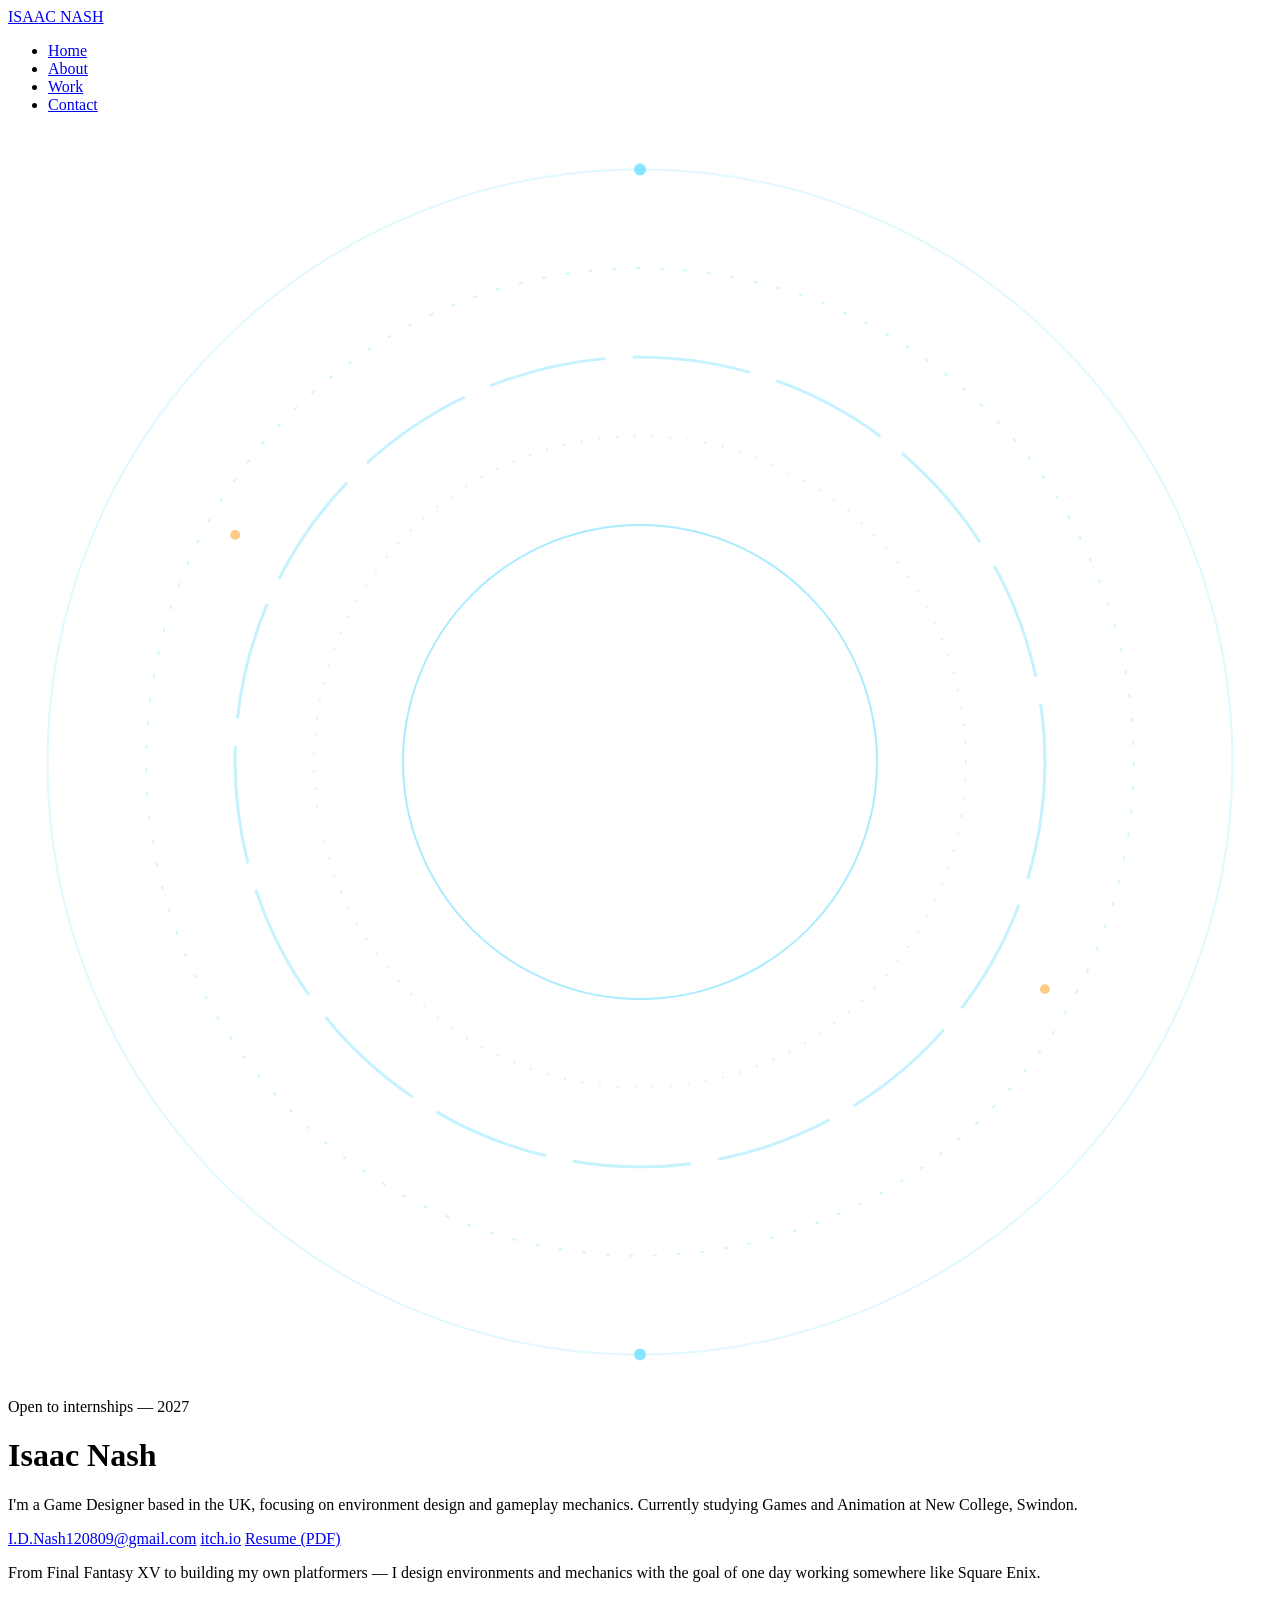
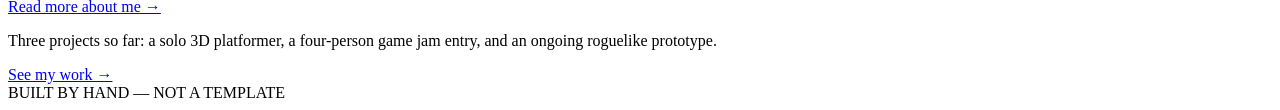
==== index.html @ 648d567c "Update index.html with new content structure Removed outdated instructions and added new sections fo" ====
<!DOCTYPE html>
<html lang="en">
<head>
<meta charset="UTF-8">
<meta name="viewport" content="width=device-width, initial-scale=1.0">
<title>Isaac Nash — Game Designer</title>
<link rel="preconnect" href="https://fonts.googleapis.com">
<link rel="preconnect" href="https://fonts.gstatic.com" crossorigin>
<link href="https://fonts.googleapis.com/css2?family=Space+Grotesk:wght@500;600;700&family=IBM+Plex+Sans:wght@400;500;600&family=IBM+Plex+Mono:wght@400;500&display=swap" rel="stylesheet">
<link rel="stylesheet" href="style.css">

<!--
  THIS IS NOW A MULTI-PAGE SITE
  ==============================
  4 files work together: index.html (this one), about.html, work.html,
  contact.html — all sharing style.css for consistent look.
  Keep all of them, plus style.css, in the SAME FOLDER when uploading.

  ADD YOUR PROFILE PHOTO
  ------------------------
  Below, find this line:
    <div class="avatar" style="--photo:url('');"></div>
  Put your photo's filename between the quotes (e.g. profile.jpg),
  then upload that image file into the same folder as this page.
  A square-ish photo works best since it gets cropped into a circle.
-->
</head>

<body>

<nav>
  <div class="sheet">
    <a class="nav-name" href="index.html">ISAAC NASH</a>
    <ul>
      <li><a href="index.html" class="active">Home</a></li>
      <li><a href="about.html">About</a></li>
      <li><a href="work.html">Work</a></li>
      <li><a href="contact.html">Contact</a></li>
    </ul>
  </div>
</nav>

<div class="sheet hero">
  <svg class="hero-rings" viewBox="0 0 640 640" xmlns="http://www.w3.org/2000/svg" aria-hidden="true">
    <circle cx="320" cy="320" r="300" fill="none" stroke="#57d9ff" stroke-opacity="0.18" stroke-width="1"/>
    <circle cx="320" cy="320" r="250" fill="none" stroke="#57d9ff" stroke-opacity="0.28" stroke-width="1" stroke-dasharray="2 10"/>
    <circle cx="320" cy="320" r="205" fill="none" stroke="#57d9ff" stroke-opacity="0.35" stroke-width="1.5" stroke-dasharray="60 14"/>
    <circle cx="320" cy="320" r="165" fill="none" stroke="#ffb454" stroke-opacity="0.3" stroke-width="1" stroke-dasharray="1 8"/>
    <circle cx="320" cy="320" r="120" fill="none" stroke="#57d9ff" stroke-opacity="0.5" stroke-width="1"/>
    <circle cx="320" cy="20" r="3" fill="#57d9ff" fill-opacity="0.7"/>
    <circle cx="320" cy="620" r="3" fill="#57d9ff" fill-opacity="0.7"/>
    <circle cx="115" cy="205" r="2.5" fill="#ffb454" fill-opacity="0.7"/>
    <circle cx="525" cy="435" r="2.5" fill="#ffb454" fill-opacity="0.7"/>
  </svg>

  <div class="hero-content">
    <div class="avatar" style="--photo:url('');"></div>
    <span class="status"><span class="dot"></span>Open to internships — 2027</span>
    <h1>Isaac Nash</h1>
    <p class="role">I'm a Game Designer based in the UK, focusing on environment design and gameplay mechanics. Currently studying Games and Animation at New College, Swindon.</p>
    <div class="hero-links">
      <a href="mailto:I.D.Nash120809@gmail.com">I.D.Nash120809@gmail.com</a>
      <a href="https://doctor-videogames.itch.io/" target="_blank" rel="noopener">itch.io</a>
      <a href="resume.pdf" target="_blank" rel="noopener">Resume (PDF)</a>
    </div>
  </div>
</div>

<section>
  <div class="sheet home-teaser">
    <p>From Final Fantasy XV to building my own platformers — I design environments and mechanics with the goal of one day working somewhere like Square Enix.</p>
    <a class="see-more" href="about.html">Read more about me →</a>
  </div>
</section>

<section>
  <div class="sheet home-teaser">
    <p>Three projects so far: a solo 3D platformer, a four-person game jam entry, and an ongoing roguelike prototype.</p>
    <a class="see-more" href="work.html">See my work →</a>
  </div>
</section>

<footer>
  BUILT BY HAND — NOT A TEMPLATE
</footer>

</body>
</html>
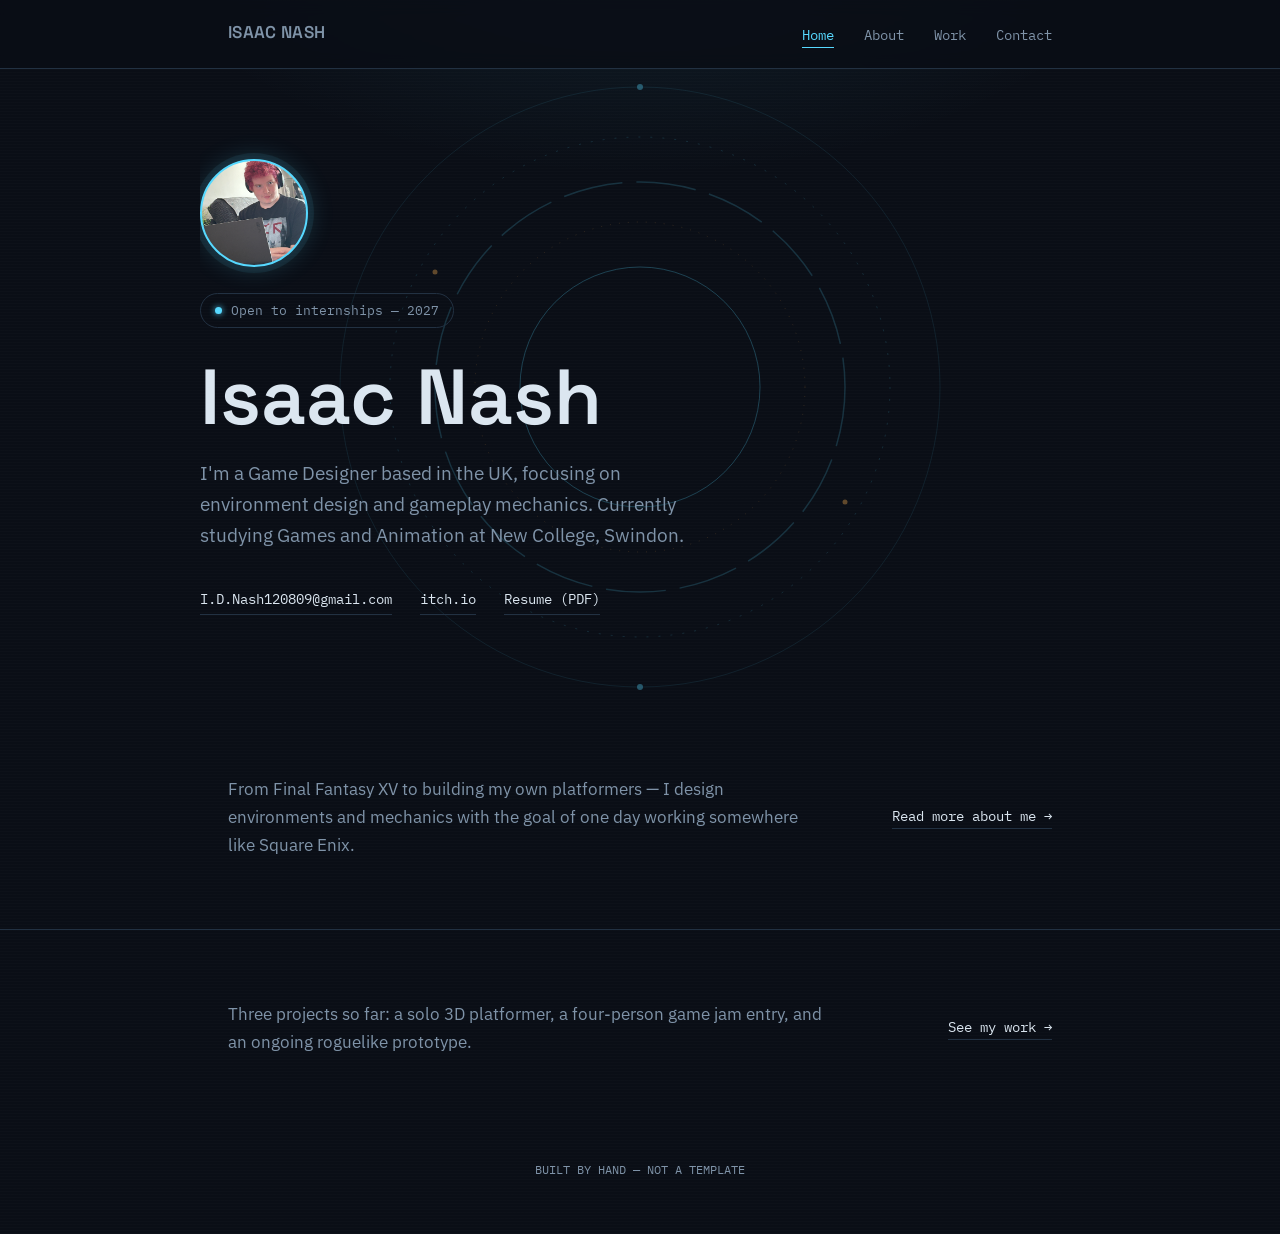
==== commit 6d45e0ab: "Update avatar image in index.html" ====
--- a/index.html
+++ b/index.html
@@ -54,7 +54,7 @@
   </svg>
 
   <div class="hero-content">
-    <div class="avatar" style="--photo:url('');"></div>
+    <div class="avatar" style="--photo:url('Me.JPEG');"></div>
     <span class="status"><span class="dot"></span>Open to internships — 2027</span>
     <h1>Isaac Nash</h1>
     <p class="role">I'm a Game Designer based in the UK, focusing on environment design and gameplay mechanics. Currently studying Games and Animation at New College, Swindon.</p>
--- a/style.css
+++ b/style.css
@@ -0,0 +1,221 @@
+/*
+  SHARED STYLESHEET
+  ==================
+  Every page (index.html, about.html, work.html, contact.html) links to
+  this one file, so changing a color or font here updates the whole site.
+  Keep this file in the SAME FOLDER as all your .html files.
+*/
+
+:root {
+  --bg: #0a0e16;
+  --bg-panel: #10161f;
+  --ink: #dbe6f0;
+  --ink-soft: #7f93a8;
+  --line: #223142;
+  --cyan: #57d9ff;
+  --amber: #ffb454;
+  --violet: #b98cff;
+  --font-display: 'Space Grotesk', sans-serif;
+  --font-body: 'IBM Plex Sans', sans-serif;
+  --font-mono: 'IBM Plex Mono', monospace;
+}
+
+@media (prefers-reduced-motion: reduce) {
+  * { animation: none !important; transition: none !important; }
+}
+
+* { box-sizing: border-box; }
+html { scroll-behavior: smooth; }
+
+body {
+  margin: 0;
+  background:
+    radial-gradient(ellipse 900px 500px at 50% -10%, rgba(87,217,255,0.10), transparent 60%),
+    repeating-linear-gradient(180deg, rgba(255,255,255,0.012) 0px, rgba(255,255,255,0.012) 1px, transparent 1px, transparent 3px),
+    var(--bg);
+  color: var(--ink);
+  font-family: var(--font-body);
+  font-size: 17px;
+  line-height: 1.65;
+  min-height: 100vh;
+}
+
+a { color: inherit; }
+::selection { background: var(--cyan); color: var(--bg); }
+
+.sheet { max-width: 880px; margin: 0 auto; padding: 0 28px; }
+
+section, .page-section { padding: 70px 0; border-bottom: 1px solid var(--line); }
+section:last-of-type, .page-section:last-of-type { border-bottom: none; }
+
+/* ---------- section header: schematic divider ---------- */
+.section-head { display: flex; align-items: center; gap: 14px; margin-bottom: 40px; }
+.section-head .node {
+  width: 9px; height: 9px; border-radius: 50%;
+  background: var(--cyan); box-shadow: 0 0 8px rgba(87,217,255,0.8);
+  flex: 0 0 auto;
+}
+.section-head .rule { height: 1px; width: 32px; background: var(--line); flex: 0 0 auto; }
+.section-head h1, .section-head h2 {
+  font-family: var(--font-display); font-weight: 600;
+  font-size: clamp(24px, 3.4vw, 32px); margin: 0; letter-spacing: 0.01em;
+}
+
+/* ---------- bracket frame ---------- */
+.frame { position: relative; }
+.frame::before, .frame::after, .frame .corner-tr, .frame .corner-bl {
+  content: ""; position: absolute; width: 14px; height: 14px;
+  border-color: var(--cyan); opacity: 0.55; transition: opacity 0.2s ease; z-index: 2;
+}
+.frame::before { top: -1px; left: -1px; border-top: 2px solid; border-left: 2px solid; }
+.frame::after { bottom: -1px; right: -1px; border-bottom: 2px solid; border-right: 2px solid; }
+.frame .corner-tr { top: -1px; right: -1px; border-top: 2px solid; border-right: 2px solid; }
+.frame .corner-bl { bottom: -1px; left: -1px; border-bottom: 2px solid; border-left: 2px solid; }
+.frame:hover::before, .frame:hover::after, .frame:hover .corner-tr, .frame:hover .corner-bl { opacity: 1; }
+
+/* ---------- nav ---------- */
+nav {
+  position: sticky; top: 0; z-index: 10;
+  background: rgba(10,14,22,0.85);
+  backdrop-filter: blur(8px);
+  border-bottom: 1px solid var(--line);
+}
+nav .sheet { display: flex; align-items: center; justify-content: space-between; padding: 18px 28px; }
+nav .nav-name { font-family: var(--font-display); font-weight: 600; font-size: 17px; text-decoration: none; letter-spacing: 0.02em; }
+nav ul { list-style: none; display: flex; gap: 30px; margin: 0; padding: 0; }
+nav a { text-decoration: none; font-size: 14px; color: var(--ink-soft); font-family: var(--font-mono); padding-bottom: 3px; border-bottom: 1px solid transparent; }
+nav a:hover, nav a:focus-visible { color: var(--cyan); }
+nav a.active { color: var(--cyan); border-bottom-color: var(--cyan); }
+
+/* ---------- page header (used on About / Work / Contact) ---------- */
+.page-header { padding: 64px 0 20px 0; }
+.page-header .eyebrow { font-family: var(--font-mono); font-size: 12.5px; color: var(--ink-soft); margin: 0 0 10px 0; }
+.page-header h1 { font-family: var(--font-display); font-weight: 600; font-size: clamp(34px, 6vw, 52px); margin: 0; }
+
+/* ---------- hero (home page) ---------- */
+.hero { position: relative; padding: 90px 0 90px 0; overflow: hidden; }
+.hero-rings {
+  position: absolute; top: 50%; left: 50%; width: 640px; height: 640px;
+  transform: translate(-50%, -50%); z-index: 0; opacity: 0.5; pointer-events: none;
+}
+.hero-content { position: relative; z-index: 1; }
+
+/* circular avatar with same fallback-pattern trick as project media */
+.avatar {
+  width: 108px; height: 108px; border-radius: 50%;
+  background-size: cover; background-position: center; background-repeat: no-repeat;
+  background-color: var(--bg-panel);
+  background-image:
+    var(--photo, none),
+    repeating-linear-gradient(45deg, rgba(87,217,255,0.06) 0px, rgba(87,217,255,0.06) 1px, transparent 1px, transparent 10px),
+    radial-gradient(ellipse at 50% 40%, rgba(87,217,255,0.14), transparent 70%);
+  border: 2px solid var(--cyan);
+  box-shadow: 0 0 0 6px rgba(87,217,255,0.08), 0 0 26px rgba(87,217,255,0.22);
+  margin-bottom: 26px;
+}
+
+.status {
+  display: inline-flex; align-items: center; gap: 9px;
+  font-family: var(--font-mono); font-size: 12.5px; color: var(--ink-soft);
+  border: 1px solid var(--line); padding: 6px 14px; border-radius: 999px; margin-bottom: 30px;
+}
+.status .dot {
+  width: 7px; height: 7px; border-radius: 50%; background: var(--cyan);
+  box-shadow: 0 0 6px rgba(87,217,255,0.9); animation: pulse 2.2s ease-in-out infinite;
+}
+@keyframes pulse { 0%, 100% { opacity: 1; } 50% { opacity: 0.35; } }
+
+.hero h1 { font-family: var(--font-display); font-weight: 600; font-size: clamp(46px, 8vw, 78px); line-height: 1.0; margin: 0 0 22px 0; }
+.hero p.role { font-size: 19px; color: var(--ink-soft); max-width: 48ch; margin: 0 0 36px 0; }
+.hero-links, .link-row { display: flex; flex-wrap: wrap; gap: 10px 28px; }
+.hero-links a, .link-row a {
+  text-decoration: none; font-family: var(--font-mono); font-size: 14px;
+  padding-bottom: 3px; border-bottom: 1px solid var(--line);
+}
+.hero-links a:hover, .hero-links a:focus-visible, .link-row a:hover, .link-row a:focus-visible {
+  color: var(--cyan); border-bottom-color: var(--cyan);
+}
+
+.home-teaser { display: flex; align-items: center; justify-content: space-between; gap: 20px; flex-wrap: wrap; }
+.home-teaser p { max-width: 60ch; color: var(--ink-soft); margin: 0; }
+.home-teaser a.see-more {
+  font-family: var(--font-mono); font-size: 13.5px; white-space: nowrap;
+  text-decoration: none; border-bottom: 1px solid var(--line);
+}
+.home-teaser a.see-more:hover { color: var(--cyan); border-bottom-color: var(--cyan); }
+
+/* ---------- about ---------- */
+.about-grid { display: grid; grid-template-columns: 1.4fr 1fr; gap: 48px; }
+.about-grid p { margin: 0 0 16px 0; max-width: 58ch; color: var(--ink); }
+.facts { list-style: none; margin: 0; padding: 0; font-size: 14px; }
+.facts li { display: flex; justify-content: space-between; gap: 12px; padding: 11px 0; border-bottom: 1px solid var(--line); font-family: var(--font-mono); }
+.facts li span:first-child { color: var(--ink-soft); }
+.facts li span:last-child { color: var(--ink); }
+
+/* ---------- projects ---------- */
+.project { background: var(--bg-panel); border: 1px solid var(--line); margin-bottom: 36px; overflow: hidden; }
+.project-media {
+  position: relative; width: 100%; aspect-ratio: 16 / 9;
+  background-size: cover; background-position: center; background-repeat: no-repeat;
+  background-color: var(--bg-panel);
+  background-image:
+    var(--shot, none),
+    repeating-linear-gradient(45deg, rgba(87,217,255,0.05) 0px, rgba(87,217,255,0.05) 1px, transparent 1px, transparent 14px),
+    radial-gradient(ellipse at 50% 40%, rgba(87,217,255,0.10), transparent 70%);
+  border-bottom: 1px solid var(--line);
+}
+.stamp {
+  position: absolute; top: 14px; right: 14px;
+  font-family: var(--font-mono); font-weight: 500; font-size: 11px; letter-spacing: 0.05em;
+  padding: 5px 11px; background: rgba(10,14,22,0.72); backdrop-filter: blur(4px);
+  border: 1px solid currentColor; display: inline-flex; align-items: center; gap: 6px;
+}
+.stamp::before { content: ""; width: 6px; height: 6px; border-radius: 50%; background: currentColor; }
+.stamp--shipped { color: var(--cyan); }
+.stamp--jam { color: var(--amber); }
+.stamp--prototype { color: var(--violet); }
+
+.project-body { padding: 28px 32px 30px 32px; }
+.project h3 { font-family: var(--font-display); font-weight: 600; font-size: 25px; margin: 0 0 6px 0; }
+.project .meta { font-family: var(--font-mono); font-size: 12.5px; color: var(--ink-soft); margin: 0 0 18px 0; }
+.project p.desc { margin: 0 0 18px 0; max-width: 62ch; color: var(--ink); }
+.project ul.highlights { margin: 0 0 22px 0; padding-left: 20px; color: var(--ink); }
+.project ul.highlights li { margin-bottom: 7px; }
+.project-link {
+  display: inline-block; text-decoration: none; font-family: var(--font-mono); font-size: 13.5px;
+  padding-bottom: 3px; border-bottom: 1px solid var(--line);
+}
+.project-link:hover, .project-link:focus-visible { color: var(--cyan); border-bottom-color: var(--cyan); }
+
+/* ---------- skills ---------- */
+.skills-grid { display: grid; grid-template-columns: repeat(3, 1fr); gap: 32px; }
+.skills-grid h4 { font-family: var(--font-mono); font-weight: 500; font-size: 12.5px; letter-spacing: 0.04em; color: var(--ink-soft); margin: 0 0 16px 0; }
+.skills-grid ul { list-style: none; margin: 0; padding: 0; }
+.skills-grid li { padding: 7px 0; border-bottom: 1px solid var(--line); font-size: 15px; }
+
+/* ---------- contact ---------- */
+.contact p.lead { font-size: 19px; max-width: 50ch; margin: 0 0 32px 0; color: var(--ink-soft); }
+.contact-links { display: flex; flex-wrap: wrap; gap: 10px 30px; }
+.contact-links a {
+  text-decoration: none; font-family: var(--font-mono); font-size: 15px;
+  padding-bottom: 3px; border-bottom: 1px solid var(--line);
+}
+.contact-links a:hover, .contact-links a:focus-visible { color: var(--cyan); border-bottom-color: var(--cyan); }
+
+footer { text-align: center; font-family: var(--font-mono); font-size: 12px; color: var(--ink-soft); padding: 34px 0 54px 0; }
+
+/* ---------- responsive ---------- */
+@media (max-width: 720px) {
+  nav ul { gap: 18px; }
+  .about-grid { grid-template-columns: 1fr; }
+  .skills-grid { grid-template-columns: 1fr 1fr; }
+  section, .page-section { padding: 54px 0; }
+  .project-body { padding: 24px 22px; }
+  .hero-rings { width: 460px; height: 460px; }
+  .home-teaser { flex-direction: column; align-items: flex-start; }
+}
+@media (max-width: 480px) {
+  .skills-grid { grid-template-columns: 1fr; }
+}
+
+a:focus-visible, button:focus-visible { outline: 2px solid var(--cyan); outline-offset: 3px; }
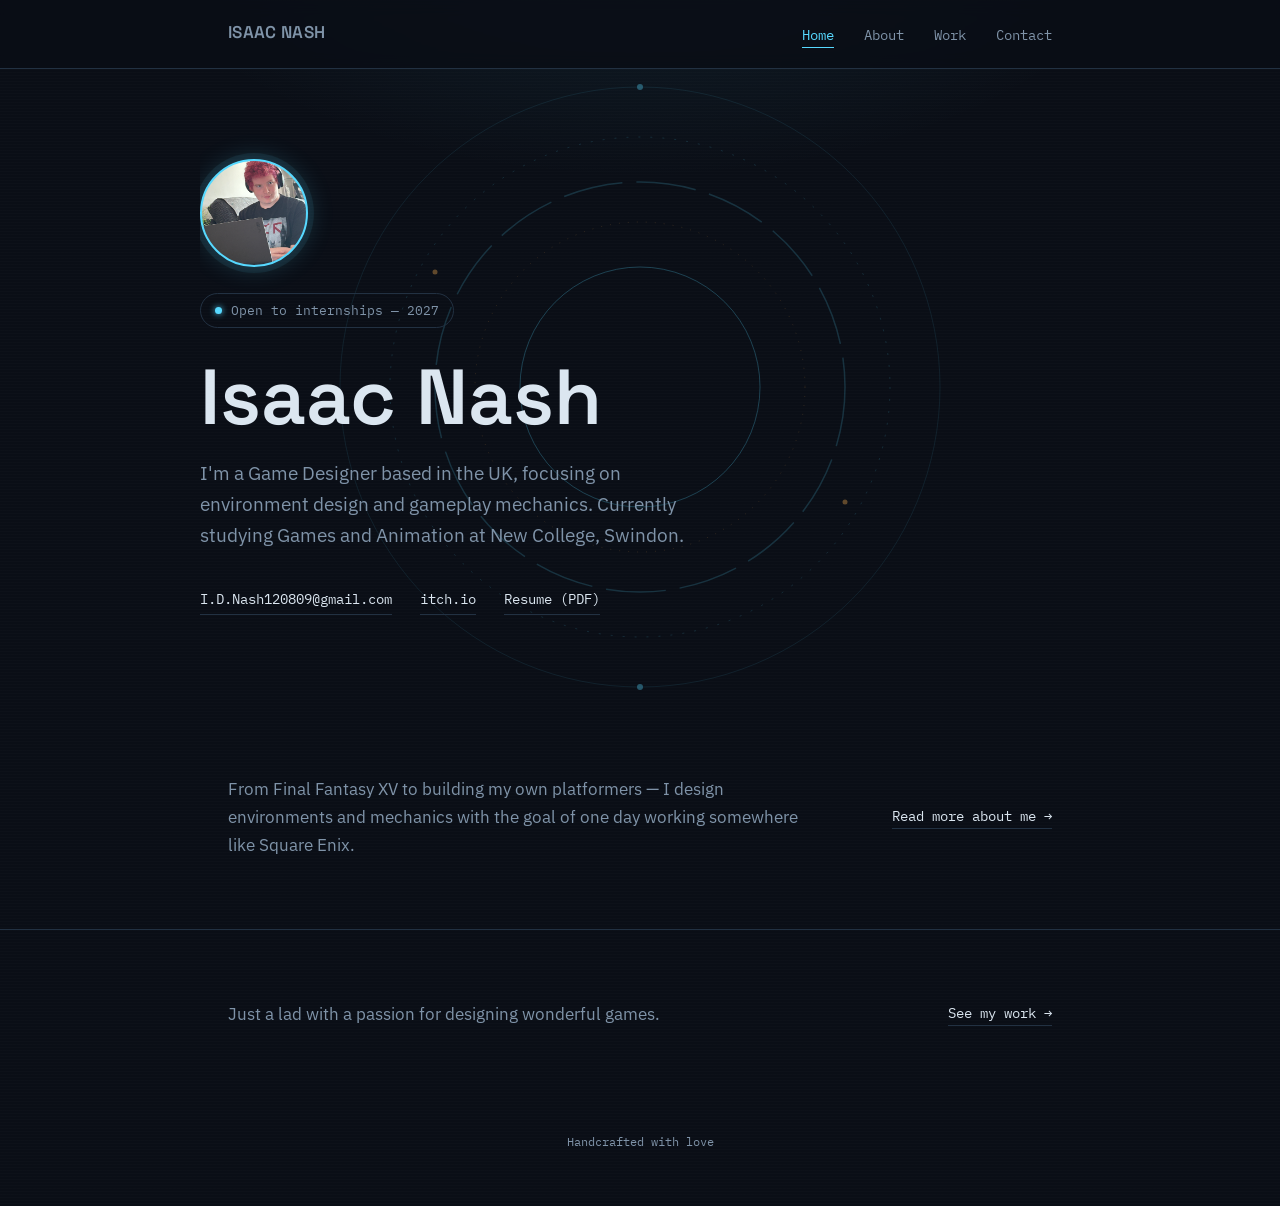
==== commit 1bcc63dd: "Update project description and footer text" ====
--- a/index.html
+++ b/index.html
@@ -75,13 +75,13 @@
 
 <section>
   <div class="sheet home-teaser">
-    <p>Three projects so far: a solo 3D platformer, a four-person game jam entry, and an ongoing roguelike prototype.</p>
+    <p>Just a lad with a passion for designing wonderful games.</p>
     <a class="see-more" href="work.html">See my work →</a>
   </div>
 </section>
 
 <footer>
-  BUILT BY HAND — NOT A TEMPLATE
+Handcrafted with love
 </footer>
 
 </body>
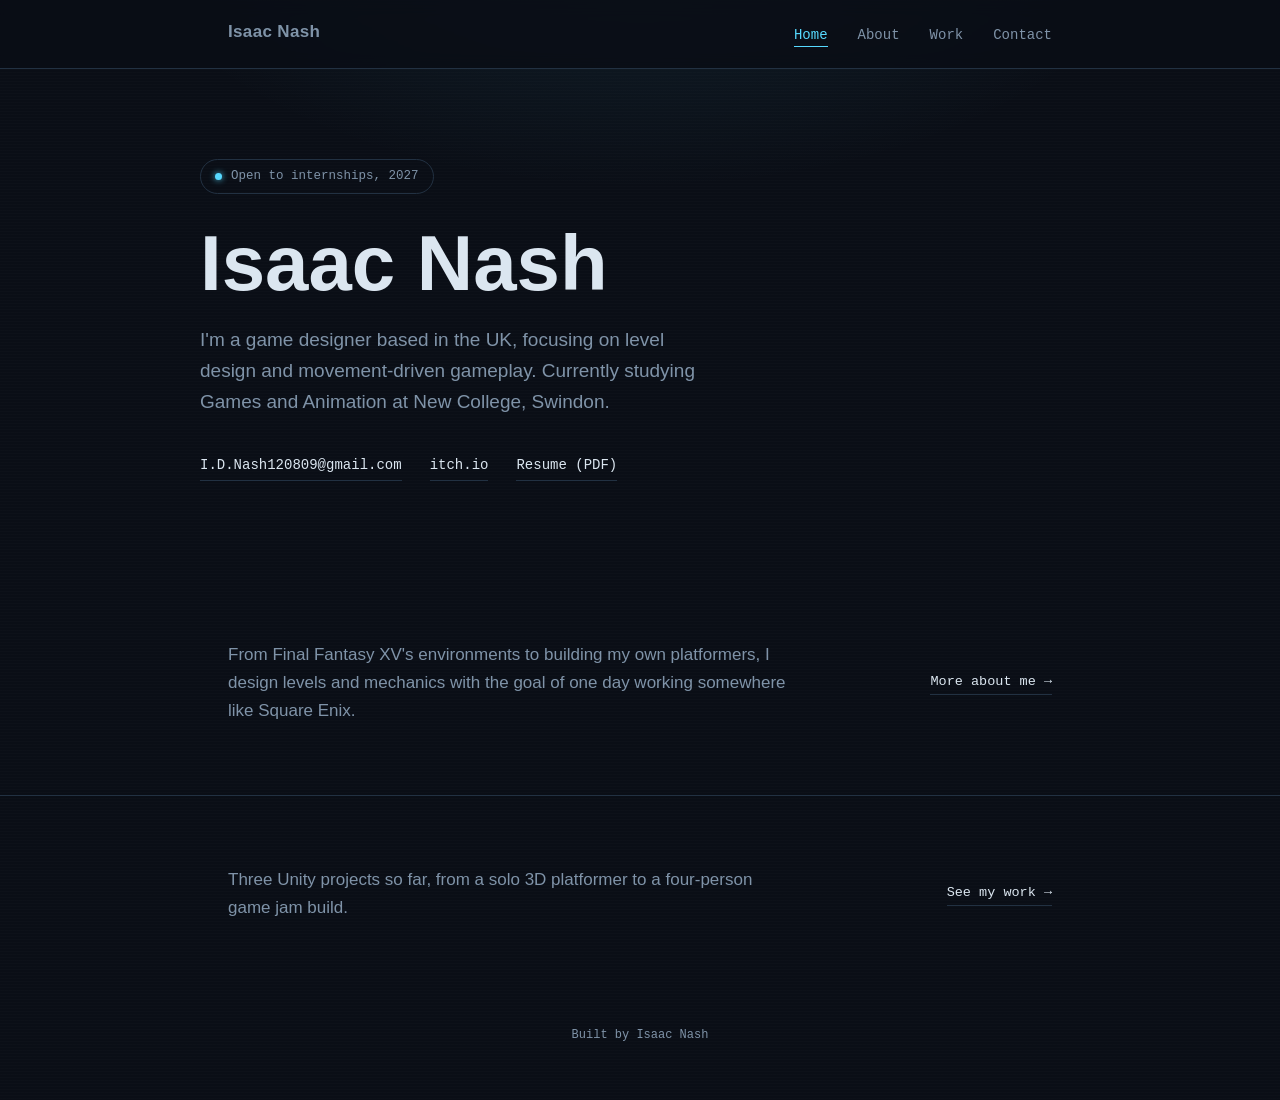
==== commit 7dd0b4ed: "Revise content and structure in index.html Updated personal information and improved text clarity." ====
--- a/index.html
+++ b/index.html
@@ -6,23 +6,17 @@
 <title>Isaac Nash — Game Designer</title>
 <link rel="preconnect" href="https://fonts.googleapis.com">
 <link rel="preconnect" href="https://fonts.gstatic.com" crossorigin>
-<link href="https://fonts.googleapis.com/css2?family=Space+Grotesk:wght@500;600;700&family=IBM+Plex+Sans:wght@400;500;600&family=IBM+Plex+Mono:wght@400;500&display=swap" rel="stylesheet">
+<link href="https://fonts.googleapis.com/css2?family=Fraunces:ital,opsz,wght@0,9..144,400;0,9..144,500;0,9..144,600;1,9..144,400;1,9..144,500&family=Inter:wght@400;500;600&display=swap" rel="stylesheet">
 <link rel="stylesheet" href="style.css">
 
 <!--
-  THIS IS NOW A MULTI-PAGE SITE
-  ==============================
-  4 files work together: index.html (this one), about.html, work.html,
-  contact.html — all sharing style.css for consistent look.
-  Keep all of them, plus style.css, in the SAME FOLDER when uploading.
-
   ADD YOUR PROFILE PHOTO
   ------------------------
   Below, find this line:
-    <div class="avatar" style="--photo:url('');"></div>
-  Put your photo's filename between the quotes (e.g. profile.jpg),
+    <div class="hero-photo" style="--photo:url('');"></div>
+  Put your photo's filename between the quotes (e.g. Me.JPEG),
   then upload that image file into the same folder as this page.
-  A square-ish photo works best since it gets cropped into a circle.
+  A portrait-ish photo works best — it's cropped to a 4:5 box.
 -->
 </head>
 
@@ -30,7 +24,7 @@
 
 <nav>
   <div class="sheet">
-    <a class="nav-name" href="index.html">ISAAC NASH</a>
+    <a class="nav-name" href="index.html">Isaac Nash</a>
     <ul>
       <li><a href="index.html" class="active">Home</a></li>
       <li><a href="about.html">About</a></li>
@@ -41,47 +35,37 @@
 </nav>
 
 <div class="sheet hero">
-  <svg class="hero-rings" viewBox="0 0 640 640" xmlns="http://www.w3.org/2000/svg" aria-hidden="true">
-    <circle cx="320" cy="320" r="300" fill="none" stroke="#57d9ff" stroke-opacity="0.18" stroke-width="1"/>
-    <circle cx="320" cy="320" r="250" fill="none" stroke="#57d9ff" stroke-opacity="0.28" stroke-width="1" stroke-dasharray="2 10"/>
-    <circle cx="320" cy="320" r="205" fill="none" stroke="#57d9ff" stroke-opacity="0.35" stroke-width="1.5" stroke-dasharray="60 14"/>
-    <circle cx="320" cy="320" r="165" fill="none" stroke="#ffb454" stroke-opacity="0.3" stroke-width="1" stroke-dasharray="1 8"/>
-    <circle cx="320" cy="320" r="120" fill="none" stroke="#57d9ff" stroke-opacity="0.5" stroke-width="1"/>
-    <circle cx="320" cy="20" r="3" fill="#57d9ff" fill-opacity="0.7"/>
-    <circle cx="320" cy="620" r="3" fill="#57d9ff" fill-opacity="0.7"/>
-    <circle cx="115" cy="205" r="2.5" fill="#ffb454" fill-opacity="0.7"/>
-    <circle cx="525" cy="435" r="2.5" fill="#ffb454" fill-opacity="0.7"/>
-  </svg>
-
-  <div class="hero-content">
-    <div class="avatar" style="--photo:url('Me.JPEG');"></div>
-    <span class="status"><span class="dot"></span>Open to internships — 2027</span>
-    <h1>Isaac Nash</h1>
-    <p class="role">I'm a Game Designer based in the UK, focusing on environment design and gameplay mechanics. Currently studying Games and Animation at New College, Swindon.</p>
-    <div class="hero-links">
-      <a href="mailto:I.D.Nash120809@gmail.com">I.D.Nash120809@gmail.com</a>
-      <a href="https://doctor-videogames.itch.io/" target="_blank" rel="noopener">itch.io</a>
-      <a href="resume.pdf" target="_blank" rel="noopener">Resume (PDF)</a>
+  <div class="hero-grid">
+    <div class="hero-text">
+      <span class="status"><span class="dot"></span>Open to internships, 2027</span>
+      <h1>Isaac Nash</h1>
+      <p class="role">I'm a game designer based in the UK, focusing on level design and movement-driven gameplay. Currently studying Games and Animation at New College, Swindon.</p>
+      <div class="hero-links">
+        <a href="mailto:I.D.Nash120809@gmail.com">I.D.Nash120809@gmail.com</a>
+        <a href="https://doctor-videogames.itch.io/" target="_blank" rel="noopener">itch.io</a>
+        <a href="resume.pdf" target="_blank" rel="noopener">Resume (PDF)</a>
+      </div>
     </div>
+    <div class="hero-photo" style="--photo:url('Me.JPEG');"></div>
   </div>
 </div>
 
 <section>
   <div class="sheet home-teaser">
-    <p>From Final Fantasy XV to building my own platformers — I design environments and mechanics with the goal of one day working somewhere like Square Enix.</p>
-    <a class="see-more" href="about.html">Read more about me →</a>
+    <p>From Final Fantasy XV's environments to building my own platformers, I design levels and mechanics with the goal of one day working somewhere like Square Enix.</p>
+    <a class="see-more" href="about.html">More about me →</a>
   </div>
 </section>
 
 <section>
   <div class="sheet home-teaser">
-    <p>Just a lad with a passion for designing wonderful games.</p>
+    <p>Three Unity projects so far, from a solo 3D platformer to a four-person game jam build.</p>
     <a class="see-more" href="work.html">See my work →</a>
   </div>
 </section>
 
 <footer>
-Handcrafted with love
+  Built by Isaac Nash
 </footer>
 
 </body>
--- a/style.css
+++ b/style.css
@@ -181,11 +181,67 @@
 .project p.desc { margin: 0 0 18px 0; max-width: 62ch; color: var(--ink); }
 .project ul.highlights { margin: 0 0 22px 0; padding-left: 20px; color: var(--ink); }
 .project ul.highlights li { margin-bottom: 7px; }
+.project-links { display: flex; flex-wrap: wrap; gap: 10px 26px; }
 .project-link {
   display: inline-block; text-decoration: none; font-family: var(--font-mono); font-size: 13.5px;
   padding-bottom: 3px; border-bottom: 1px solid var(--line);
 }
 .project-link:hover, .project-link:focus-visible { color: var(--cyan); border-bottom-color: var(--cyan); }
+
+/* ---------- case study pages ---------- */
+.back-link {
+  display: inline-block; font-family: var(--font-mono); font-size: 13.5px;
+  text-decoration: none; color: var(--ink-soft); margin-bottom: 18px;
+}
+.back-link:hover, .back-link:focus-visible { color: var(--cyan); }
+
+.case-banner {
+  position: relative; width: 100%; aspect-ratio: 21 / 9;
+  background-size: cover; background-position: center; background-repeat: no-repeat;
+  background-color: var(--bg-panel);
+  background-image:
+    var(--shot, none),
+    repeating-linear-gradient(45deg, rgba(87,217,255,0.05) 0px, rgba(87,217,255,0.05) 1px, transparent 1px, transparent 14px),
+    radial-gradient(ellipse at 50% 40%, rgba(87,217,255,0.10), transparent 70%);
+  border: 1px solid var(--line);
+  margin-bottom: 46px;
+}
+.case-banner .stamp { position: absolute; top: 16px; right: 16px; }
+
+.case-meta {
+  font-family: var(--font-mono); font-size: 13px; color: var(--ink-soft);
+  margin: 0 0 8px 0;
+}
+
+.case-body { max-width: 68ch; }
+.case-body p { margin: 0 0 18px 0; color: var(--ink); }
+.case-body .case-section { margin-bottom: 48px; }
+.case-body .case-section:last-child { margin-bottom: 0; }
+
+.gallery-grid {
+  display: grid;
+  grid-template-columns: repeat(auto-fit, minmax(240px, 1fr));
+  gap: 18px;
+  margin-top: 8px;
+}
+.gallery-shot {
+  aspect-ratio: 4 / 3;
+  background-size: cover; background-position: center; background-repeat: no-repeat;
+  background-color: var(--bg-panel);
+  background-image:
+    var(--shot, none),
+    repeating-linear-gradient(45deg, rgba(87,217,255,0.05) 0px, rgba(87,217,255,0.05) 1px, transparent 1px, transparent 14px),
+    radial-gradient(ellipse at 50% 40%, rgba(87,217,255,0.10), transparent 70%);
+  border: 1px solid var(--line);
+}
+
+.case-nav {
+  display: flex; justify-content: space-between; align-items: center;
+  margin-top: 56px; padding-top: 28px; border-top: 1px solid var(--line);
+  font-family: var(--font-mono); font-size: 13.5px;
+}
+.case-nav a { text-decoration: none; border-bottom: 1px solid var(--line); padding-bottom: 3px; }
+.case-nav a:hover, .case-nav a:focus-visible { color: var(--cyan); border-bottom-color: var(--cyan); }
 
 /* ---------- skills ---------- */
 .skills-grid { display: grid; grid-template-columns: repeat(3, 1fr); gap: 32px; }
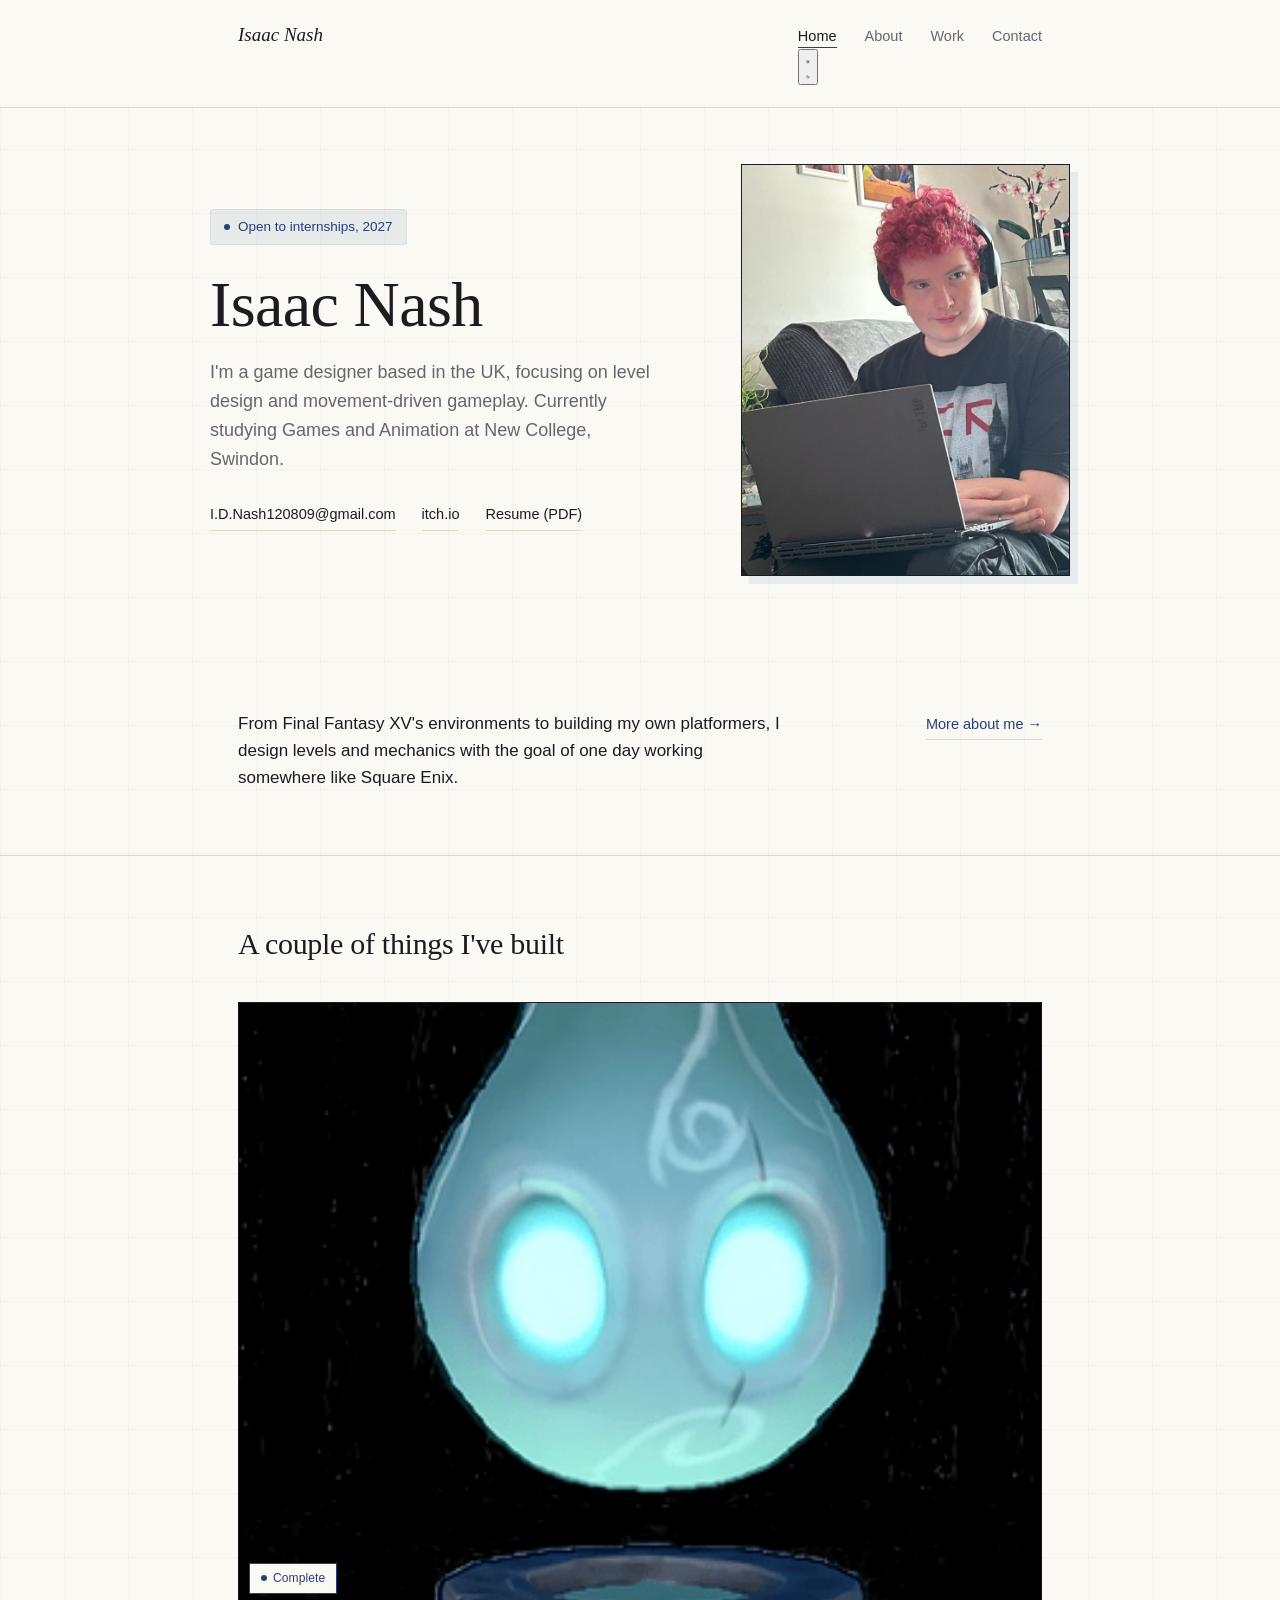
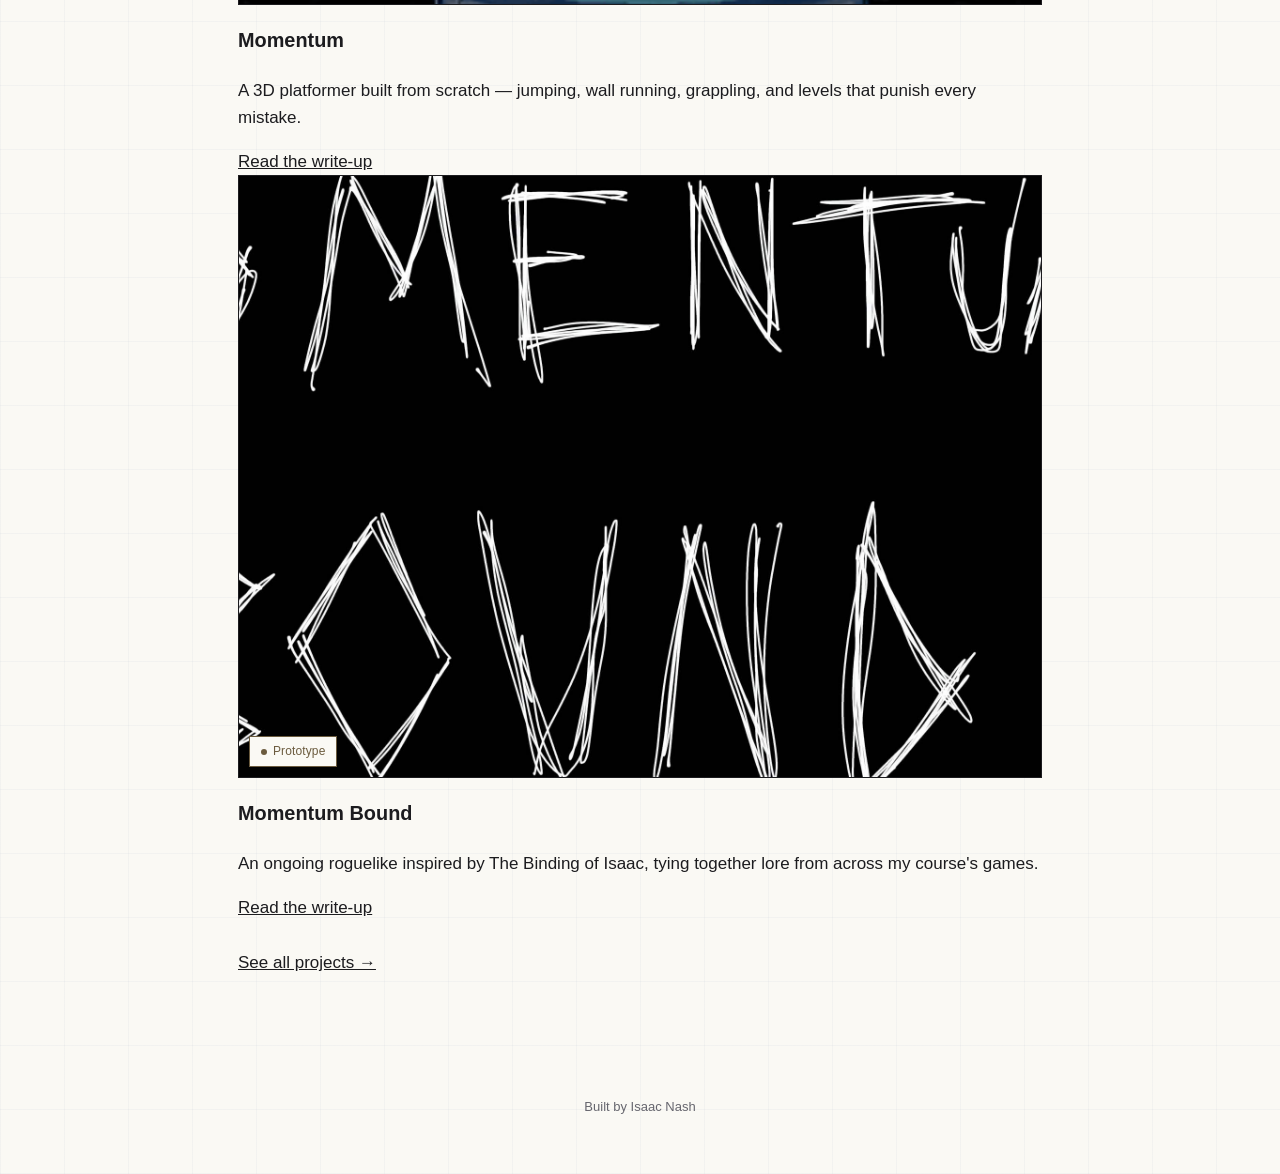
==== commit c92e986d: "Enhance navigation with theme toggle and layout changes Added theme toggle button and updated naviga" ====
--- a/index.html
+++ b/index.html
@@ -8,6 +8,7 @@
 <link rel="preconnect" href="https://fonts.gstatic.com" crossorigin>
 <link href="https://fonts.googleapis.com/css2?family=Fraunces:ital,opsz,wght@0,9..144,400;0,9..144,500;0,9..144,600;1,9..144,400;1,9..144,500&family=Inter:wght@400;500;600&display=swap" rel="stylesheet">
 <link rel="stylesheet" href="style.css">
+<script src="theme.js"></script>
 
 <!--
   ADD YOUR PROFILE PHOTO
@@ -25,12 +26,18 @@
 <nav>
   <div class="sheet">
     <a class="nav-name" href="index.html">Isaac Nash</a>
-    <ul>
-      <li><a href="index.html" class="active">Home</a></li>
-      <li><a href="about.html">About</a></li>
-      <li><a href="work.html">Work</a></li>
-      <li><a href="contact.html">Contact</a></li>
-    </ul>
+    <div class="nav-right">
+      <ul>
+        <li><a href="index.html" class="active">Home</a></li>
+        <li><a href="about.html">About</a></li>
+        <li><a href="work.html">Work</a></li>
+        <li><a href="contact.html">Contact</a></li>
+      </ul>
+      <button class="theme-toggle" type="button" aria-label="Toggle dark mode" aria-pressed="false">
+        <svg class="icon-sun" viewBox="0 0 24 24" fill="none" stroke="currentColor" stroke-width="2" stroke-linecap="round"><circle cx="12" cy="12" r="4"></circle><path d="M12 2v2M12 20v2M4.9 4.9l1.4 1.4M17.7 17.7l1.4 1.4M2 12h2M20 12h2M4.9 19.1l1.4-1.4M17.7 6.3l1.4-1.4"/></svg>
+        <svg class="icon-moon" viewBox="0 0 24 24" fill="none" stroke="currentColor" stroke-width="2" stroke-linecap="round" stroke-linejoin="round"><path d="M21 12.8A9 9 0 1 1 11.2 3 7 7 0 0 0 21 12.8z"/></svg>
+      </button>
+    </div>
   </div>
 </nav>
 
@@ -58,9 +65,27 @@
 </section>
 
 <section>
-  <div class="sheet home-teaser">
-    <p>Three Unity projects so far, from a solo 3D platformer to a four-person game jam build.</p>
-    <a class="see-more" href="work.html">See my work →</a>
+  <div class="sheet">
+    <div class="section-head"><h2>A couple of things I've built</h2></div>
+    <div class="featured-grid">
+      <div class="featured-card">
+        <div class="project-media" style="--shot:url('MomentumCover.png');">
+          <span class="stamp stamp--shipped">Complete</span>
+        </div>
+        <h3>Momentum</h3>
+        <p>A 3D platformer built from scratch — jumping, wall running, grappling, and levels that punish every mistake.</p>
+        <a class="featured-link" href="project-momentum.html">Read the write-up</a>
+      </div>
+      <div class="featured-card">
+        <div class="project-media" style="--shot:url('MomentumBanner.jpg');">
+          <span class="stamp stamp--prototype">Prototype</span>
+        </div>
+        <h3>Momentum Bound</h3>
+        <p>An ongoing roguelike inspired by The Binding of Isaac, tying together lore from across my course's games.</p>
+        <a class="featured-link" href="project-momentum-bound.html">Read the write-up</a>
+      </div>
+    </div>
+    <p style="margin-top: 28px;"><a class="see-more" href="work.html">See all projects →</a></p>
   </div>
 </section>
 
--- a/style.css
+++ b/style.css
@@ -1,23 +1,25 @@
 /*
   SHARED STYLESHEET
   ==================
-  Every page (index.html, about.html, work.html, contact.html) links to
-  this one file, so changing a color or font here updates the whole site.
-  Keep this file in the SAME FOLDER as all your .html files.
+  Every page (index.html, about.html, work.html, contact.html, and the
+  project- pages) links to this one file, so changing a color or font
+  here updates the whole site. Keep this file in the SAME FOLDER as
+  all your .html files.
 */
 
 :root {
-  --bg: #0a0e16;
-  --bg-panel: #10161f;
-  --ink: #dbe6f0;
-  --ink-soft: #7f93a8;
-  --line: #223142;
-  --cyan: #57d9ff;
-  --amber: #ffb454;
-  --violet: #b98cff;
-  --font-display: 'Space Grotesk', sans-serif;
-  --font-body: 'IBM Plex Sans', sans-serif;
-  --font-mono: 'IBM Plex Mono', monospace;
+  --bg: #faf9f4;
+  --panel: #efeadd;
+  --panel-line: #e2dcc9;
+  --ink: #1c1c1f;
+  --ink-soft: #66666e;
+  --line: #ddd7c4;
+  --blue: #23407e;
+  --blue-tint: rgba(35, 64, 126, 0.08);
+  --rust: #a94b2c;
+
+  --font-display: 'Fraunces', Georgia, serif;
+  --font-body: 'Inter', -apple-system, sans-serif;
 }
 
 @media (prefers-reduced-motion: reduce) {
@@ -30,248 +32,231 @@
 body {
   margin: 0;
   background:
-    radial-gradient(ellipse 900px 500px at 50% -10%, rgba(87,217,255,0.10), transparent 60%),
-    repeating-linear-gradient(180deg, rgba(255,255,255,0.012) 0px, rgba(255,255,255,0.012) 1px, transparent 1px, transparent 3px),
+    repeating-linear-gradient(0deg, rgba(35,64,126,0.035) 0px, rgba(35,64,126,0.035) 1px, transparent 1px, transparent 64px),
+    repeating-linear-gradient(90deg, rgba(35,64,126,0.035) 0px, rgba(35,64,126,0.035) 1px, transparent 1px, transparent 64px),
     var(--bg);
   color: var(--ink);
   font-family: var(--font-body);
   font-size: 17px;
-  line-height: 1.65;
+  line-height: 1.6;
   min-height: 100vh;
 }
 
 a { color: inherit; }
-::selection { background: var(--cyan); color: var(--bg); }
-
-.sheet { max-width: 880px; margin: 0 auto; padding: 0 28px; }
-
-section, .page-section { padding: 70px 0; border-bottom: 1px solid var(--line); }
+::selection { background: var(--blue); color: #fff; }
+
+.sheet { max-width: 860px; margin: 0 auto; padding: 0 28px; }
+
+section, .page-section { padding: 64px 0; border-bottom: 1px solid var(--line); }
 section:last-of-type, .page-section:last-of-type { border-bottom: none; }
 
-/* ---------- section header: schematic divider ---------- */
-.section-head { display: flex; align-items: center; gap: 14px; margin-bottom: 40px; }
-.section-head .node {
-  width: 9px; height: 9px; border-radius: 50%;
-  background: var(--cyan); box-shadow: 0 0 8px rgba(87,217,255,0.8);
-  flex: 0 0 auto;
-}
-.section-head .rule { height: 1px; width: 32px; background: var(--line); flex: 0 0 auto; }
+/* ---------- section headers ---------- */
+.section-head { margin-bottom: 34px; }
 .section-head h1, .section-head h2 {
-  font-family: var(--font-display); font-weight: 600;
-  font-size: clamp(24px, 3.4vw, 32px); margin: 0; letter-spacing: 0.01em;
-}
-
-/* ---------- bracket frame ---------- */
+  font-family: var(--font-display); font-weight: 500;
+  font-size: clamp(24px, 3.2vw, 30px); margin: 0; letter-spacing: -0.01em;
+}
+
+/* ---------- image / media treatment ---------- */
 .frame { position: relative; }
-.frame::before, .frame::after, .frame .corner-tr, .frame .corner-bl {
-  content: ""; position: absolute; width: 14px; height: 14px;
-  border-color: var(--cyan); opacity: 0.55; transition: opacity 0.2s ease; z-index: 2;
-}
-.frame::before { top: -1px; left: -1px; border-top: 2px solid; border-left: 2px solid; }
-.frame::after { bottom: -1px; right: -1px; border-bottom: 2px solid; border-right: 2px solid; }
-.frame .corner-tr { top: -1px; right: -1px; border-top: 2px solid; border-right: 2px solid; }
-.frame .corner-bl { bottom: -1px; left: -1px; border-bottom: 2px solid; border-left: 2px solid; }
-.frame:hover::before, .frame:hover::after, .frame:hover .corner-tr, .frame:hover .corner-bl { opacity: 1; }
 
 /* ---------- nav ---------- */
 nav {
   position: sticky; top: 0; z-index: 10;
-  background: rgba(10,14,22,0.85);
-  backdrop-filter: blur(8px);
+  background: rgba(250,249,244,0.92);
   border-bottom: 1px solid var(--line);
 }
-nav .sheet { display: flex; align-items: center; justify-content: space-between; padding: 18px 28px; }
-nav .nav-name { font-family: var(--font-display); font-weight: 600; font-size: 17px; text-decoration: none; letter-spacing: 0.02em; }
-nav ul { list-style: none; display: flex; gap: 30px; margin: 0; padding: 0; }
-nav a { text-decoration: none; font-size: 14px; color: var(--ink-soft); font-family: var(--font-mono); padding-bottom: 3px; border-bottom: 1px solid transparent; }
-nav a:hover, nav a:focus-visible { color: var(--cyan); }
-nav a.active { color: var(--cyan); border-bottom-color: var(--cyan); }
-
-/* ---------- page header (used on About / Work / Contact) ---------- */
-.page-header { padding: 64px 0 20px 0; }
-.page-header .eyebrow { font-family: var(--font-mono); font-size: 12.5px; color: var(--ink-soft); margin: 0 0 10px 0; }
-.page-header h1 { font-family: var(--font-display); font-weight: 600; font-size: clamp(34px, 6vw, 52px); margin: 0; }
+nav .sheet { display: flex; align-items: baseline; justify-content: space-between; padding: 20px 28px; }
+nav .nav-name {
+  font-family: var(--font-display); font-style: italic; font-weight: 500;
+  font-size: 19px; text-decoration: none; color: var(--ink);
+}
+nav ul { list-style: none; display: flex; gap: 28px; margin: 0; padding: 0; }
+nav a { text-decoration: none; font-size: 14.5px; color: var(--ink-soft); }
+nav a:hover, nav a:focus-visible { color: var(--blue); }
+nav a.active { color: var(--ink); border-bottom: 1px solid var(--blue); padding-bottom: 3px; }
+
+/* ---------- page header (About / Work / Contact) ---------- */
+.page-header { padding: 60px 0 8px 0; }
+.page-header h1 { font-family: var(--font-display); font-weight: 500; font-size: clamp(36px, 6vw, 52px); margin: 0; letter-spacing: -0.01em; }
 
 /* ---------- hero (home page) ---------- */
-.hero { position: relative; padding: 90px 0 90px 0; overflow: hidden; }
-.hero-rings {
-  position: absolute; top: 50%; left: 50%; width: 640px; height: 640px;
-  transform: translate(-50%, -50%); z-index: 0; opacity: 0.5; pointer-events: none;
-}
-.hero-content { position: relative; z-index: 1; }
-
-/* circular avatar with same fallback-pattern trick as project media */
-.avatar {
-  width: 108px; height: 108px; border-radius: 50%;
-  background-size: cover; background-position: center; background-repeat: no-repeat;
-  background-color: var(--bg-panel);
-  background-image:
-    var(--photo, none),
-    repeating-linear-gradient(45deg, rgba(87,217,255,0.06) 0px, rgba(87,217,255,0.06) 1px, transparent 1px, transparent 10px),
-    radial-gradient(ellipse at 50% 40%, rgba(87,217,255,0.14), transparent 70%);
-  border: 2px solid var(--cyan);
-  box-shadow: 0 0 0 6px rgba(87,217,255,0.08), 0 0 26px rgba(87,217,255,0.22);
-  margin-bottom: 26px;
-}
-
-.status {
-  display: inline-flex; align-items: center; gap: 9px;
-  font-family: var(--font-mono); font-size: 12.5px; color: var(--ink-soft);
-  border: 1px solid var(--line); padding: 6px 14px; border-radius: 999px; margin-bottom: 30px;
-}
-.status .dot {
-  width: 7px; height: 7px; border-radius: 50%; background: var(--cyan);
-  box-shadow: 0 0 6px rgba(87,217,255,0.9); animation: pulse 2.2s ease-in-out infinite;
-}
-@keyframes pulse { 0%, 100% { opacity: 1; } 50% { opacity: 0.35; } }
-
-.hero h1 { font-family: var(--font-display); font-weight: 600; font-size: clamp(46px, 8vw, 78px); line-height: 1.0; margin: 0 0 22px 0; }
-.hero p.role { font-size: 19px; color: var(--ink-soft); max-width: 48ch; margin: 0 0 36px 0; }
-.hero-links, .link-row { display: flex; flex-wrap: wrap; gap: 10px 28px; }
+.hero { padding: 56px 0 70px 0; }
+.hero-grid { display: grid; grid-template-columns: 1.3fr 0.9fr; gap: 56px; align-items: center; }
+.hero-text .status {
+  display: inline-flex; align-items: center; gap: 8px;
+  font-size: 13.5px; color: var(--blue);
+  border: 1px solid var(--blue-tint); background: var(--blue-tint);
+  padding: 6px 13px; border-radius: 3px; margin-bottom: 26px;
+}
+.hero-text .status .dot { width: 6px; height: 6px; border-radius: 50%; background: var(--blue); flex: 0 0 auto; }
+
+.hero h1 { font-family: var(--font-display); font-weight: 500; font-size: clamp(42px, 6.4vw, 64px); line-height: 1.05; margin: 0 0 20px 0; letter-spacing: -0.01em; }
+.hero p.role { font-size: 18px; color: var(--ink-soft); max-width: 44ch; margin: 0 0 30px 0; }
+.hero-links, .link-row { display: flex; flex-wrap: wrap; gap: 8px 26px; }
 .hero-links a, .link-row a {
-  text-decoration: none; font-family: var(--font-mono); font-size: 14px;
+  text-decoration: none; font-size: 14.5px;
   padding-bottom: 3px; border-bottom: 1px solid var(--line);
 }
 .hero-links a:hover, .hero-links a:focus-visible, .link-row a:hover, .link-row a:focus-visible {
-  color: var(--cyan); border-bottom-color: var(--cyan);
-}
-
-.home-teaser { display: flex; align-items: center; justify-content: space-between; gap: 20px; flex-wrap: wrap; }
-.home-teaser p { max-width: 60ch; color: var(--ink-soft); margin: 0; }
+  color: var(--blue); border-bottom-color: var(--blue);
+}
+
+.hero-photo {
+  width: 100%; aspect-ratio: 4 / 5;
+  background-size: cover; background-position: center; background-repeat: no-repeat;
+  background-color: var(--panel);
+  background-image: var(--photo, none);
+  border: 1px solid var(--ink);
+  box-shadow: 8px 8px 0 var(--blue-tint);
+}
+
+.home-teaser { display: flex; align-items: baseline; justify-content: space-between; gap: 20px; flex-wrap: wrap; }
+.home-teaser p { max-width: 58ch; color: var(--ink); margin: 0; font-size: 17px; }
 .home-teaser a.see-more {
-  font-family: var(--font-mono); font-size: 13.5px; white-space: nowrap;
-  text-decoration: none; border-bottom: 1px solid var(--line);
-}
-.home-teaser a.see-more:hover { color: var(--cyan); border-bottom-color: var(--cyan); }
+  font-size: 14.5px; white-space: nowrap;
+  text-decoration: none; border-bottom: 1px solid var(--line); color: var(--blue); padding-bottom: 3px;
+}
+.home-teaser a.see-more:hover { border-bottom-color: var(--blue); }
 
 /* ---------- about ---------- */
-.about-grid { display: grid; grid-template-columns: 1.4fr 1fr; gap: 48px; }
-.about-grid p { margin: 0 0 16px 0; max-width: 58ch; color: var(--ink); }
-.facts { list-style: none; margin: 0; padding: 0; font-size: 14px; }
-.facts li { display: flex; justify-content: space-between; gap: 12px; padding: 11px 0; border-bottom: 1px solid var(--line); font-family: var(--font-mono); }
+.about-grid { display: grid; grid-template-columns: 1.5fr 1fr; gap: 48px; }
+.about-grid p { margin: 0 0 16px 0; max-width: 56ch; color: var(--ink); }
+.facts { list-style: none; margin: 0; padding: 18px 0 0 0; border-top: 1px solid var(--line); font-size: 14.5px; }
+.facts li { display: flex; justify-content: space-between; gap: 12px; padding: 11px 0; border-bottom: 1px solid var(--line); }
 .facts li span:first-child { color: var(--ink-soft); }
-.facts li span:last-child { color: var(--ink); }
-
-/* ---------- projects ---------- */
-.project { background: var(--bg-panel); border: 1px solid var(--line); margin-bottom: 36px; overflow: hidden; }
+.facts li span:last-child { color: var(--ink); font-weight: 500; }
+
+/* ---------- skills ---------- */
+.skills-grid { display: grid; grid-template-columns: repeat(3, 1fr); gap: 32px; }
+.skills-grid h4 { font-family: var(--font-display); font-style: italic; font-weight: 500; font-size: 16px; color: var(--ink); margin: 0 0 14px 0; }
+.skills-grid ul { list-style: none; margin: 0; padding: 0; }
+.skills-grid li { padding: 7px 0; border-bottom: 1px solid var(--line); font-size: 15px; color: var(--ink-soft); }
+
+/* ---------- projects (work list) ---------- */
+.project { padding: 44px 0; border-bottom: 1px solid var(--line); }
+.project:first-of-type { padding-top: 0; }
+.project-inner { display: grid; grid-template-columns: 0.85fr 1.15fr; gap: 36px; align-items: start; }
+.project:nth-of-type(even) .project-inner { grid-template-columns: 1.15fr 0.85fr; }
+.project:nth-of-type(even) .project-media { order: 2; }
+
 .project-media {
-  position: relative; width: 100%; aspect-ratio: 16 / 9;
-  background-size: cover; background-position: center; background-repeat: no-repeat;
-  background-color: var(--bg-panel);
-  background-image:
-    var(--shot, none),
-    repeating-linear-gradient(45deg, rgba(87,217,255,0.05) 0px, rgba(87,217,255,0.05) 1px, transparent 1px, transparent 14px),
-    radial-gradient(ellipse at 50% 40%, rgba(87,217,255,0.10), transparent 70%);
-  border-bottom: 1px solid var(--line);
+  position: relative; width: 100%; aspect-ratio: 4 / 3;
+  background-size: cover; background-position: center; background-repeat: no-repeat;
+  background-color: var(--panel);
+  background-image: var(--shot, none);
+  border: 1px solid var(--ink);
 }
 .stamp {
-  position: absolute; top: 14px; right: 14px;
-  font-family: var(--font-mono); font-weight: 500; font-size: 11px; letter-spacing: 0.05em;
-  padding: 5px 11px; background: rgba(10,14,22,0.72); backdrop-filter: blur(4px);
+  position: absolute; bottom: 10px; left: 10px;
+  font-size: 12px; font-weight: 500; letter-spacing: 0.01em;
+  padding: 5px 11px; background: var(--bg);
   border: 1px solid currentColor; display: inline-flex; align-items: center; gap: 6px;
 }
 .stamp::before { content: ""; width: 6px; height: 6px; border-radius: 50%; background: currentColor; }
-.stamp--shipped { color: var(--cyan); }
-.stamp--jam { color: var(--amber); }
-.stamp--prototype { color: var(--violet); }
-
-.project-body { padding: 28px 32px 30px 32px; }
-.project h3 { font-family: var(--font-display); font-weight: 600; font-size: 25px; margin: 0 0 6px 0; }
-.project .meta { font-family: var(--font-mono); font-size: 12.5px; color: var(--ink-soft); margin: 0 0 18px 0; }
-.project p.desc { margin: 0 0 18px 0; max-width: 62ch; color: var(--ink); }
-.project ul.highlights { margin: 0 0 22px 0; padding-left: 20px; color: var(--ink); }
+.stamp--shipped { color: var(--blue); }
+.stamp--jam { color: var(--rust); }
+.stamp--prototype { color: #6b5b3e; }
+
+.project h3 { font-family: var(--font-display); font-weight: 500; font-size: 28px; margin: 0 0 6px 0; letter-spacing: -0.01em; }
+.project .meta { font-size: 14px; color: var(--ink-soft); margin: 0 0 16px 0; }
+.project p.desc { margin: 0 0 16px 0; max-width: 58ch; color: var(--ink); }
+.project ul.highlights { margin: 0 0 20px 0; padding-left: 18px; color: var(--ink); }
 .project ul.highlights li { margin-bottom: 7px; }
-.project-links { display: flex; flex-wrap: wrap; gap: 10px 26px; }
+.project-links { display: flex; flex-wrap: wrap; gap: 8px 24px; }
 .project-link {
-  display: inline-block; text-decoration: none; font-family: var(--font-mono); font-size: 13.5px;
+  display: inline-block; text-decoration: none; font-size: 14.5px; color: var(--blue);
   padding-bottom: 3px; border-bottom: 1px solid var(--line);
 }
-.project-link:hover, .project-link:focus-visible { color: var(--cyan); border-bottom-color: var(--cyan); }
+.project-link:hover, .project-link:focus-visible { border-bottom-color: var(--blue); }
 
 /* ---------- case study pages ---------- */
 .back-link {
-  display: inline-block; font-family: var(--font-mono); font-size: 13.5px;
-  text-decoration: none; color: var(--ink-soft); margin-bottom: 18px;
-}
-.back-link:hover, .back-link:focus-visible { color: var(--cyan); }
+  display: inline-block; font-size: 14px;
+  text-decoration: none; color: var(--ink-soft); margin-bottom: 20px;
+}
+.back-link:hover, .back-link:focus-visible { color: var(--blue); }
 
 .case-banner {
-  position: relative; width: 100%; aspect-ratio: 21 / 9;
-  background-size: cover; background-position: center; background-repeat: no-repeat;
-  background-color: var(--bg-panel);
-  background-image:
-    var(--shot, none),
-    repeating-linear-gradient(45deg, rgba(87,217,255,0.05) 0px, rgba(87,217,255,0.05) 1px, transparent 1px, transparent 14px),
-    radial-gradient(ellipse at 50% 40%, rgba(87,217,255,0.10), transparent 70%);
-  border: 1px solid var(--line);
-  margin-bottom: 46px;
-}
-.case-banner .stamp { position: absolute; top: 16px; right: 16px; }
+  position: relative; width: 100%; aspect-ratio: 16 / 9;
+  background-size: cover; background-position: center; background-repeat: no-repeat;
+  background-color: var(--panel);
+  background-image: var(--shot, none);
+  border: 1px solid var(--ink);
+  margin-bottom: 40px;
+}
+.case-banner .stamp { top: auto; right: auto; bottom: 12px; left: 12px; }
 
 .case-meta {
-  font-family: var(--font-mono); font-size: 13px; color: var(--ink-soft);
+  font-size: 14px; color: var(--ink-soft);
   margin: 0 0 8px 0;
 }
 
-.case-body { max-width: 68ch; }
+.case-title {
+  font-family: var(--font-display); font-weight: 500;
+  font-size: clamp(32px, 5vw, 46px); margin: 0 0 40px 0; letter-spacing: -0.01em;
+}
+
+.case-body { max-width: 64ch; }
 .case-body p { margin: 0 0 18px 0; color: var(--ink); }
-.case-body .case-section { margin-bottom: 48px; }
+.case-body .case-section { margin-bottom: 46px; padding-top: 8px; border-top: 1px solid var(--line); }
+.case-body .case-section:first-child { border-top: none; padding-top: 0; }
 .case-body .case-section:last-child { margin-bottom: 0; }
+.case-body .case-section h2 {
+  font-family: var(--font-display); font-weight: 500; font-size: 22px;
+  margin: 20px 0 18px 0; letter-spacing: -0.01em;
+}
+.case-body .case-section:first-child h2 { margin-top: 0; }
 
 .gallery-grid {
   display: grid;
-  grid-template-columns: repeat(auto-fit, minmax(240px, 1fr));
-  gap: 18px;
+  grid-template-columns: repeat(auto-fit, minmax(220px, 1fr));
+  gap: 16px;
   margin-top: 8px;
 }
 .gallery-shot {
   aspect-ratio: 4 / 3;
   background-size: cover; background-position: center; background-repeat: no-repeat;
-  background-color: var(--bg-panel);
-  background-image:
-    var(--shot, none),
-    repeating-linear-gradient(45deg, rgba(87,217,255,0.05) 0px, rgba(87,217,255,0.05) 1px, transparent 1px, transparent 14px),
-    radial-gradient(ellipse at 50% 40%, rgba(87,217,255,0.10), transparent 70%);
+  background-color: var(--panel);
+  background-image: var(--shot, none);
   border: 1px solid var(--line);
 }
 
 .case-nav {
   display: flex; justify-content: space-between; align-items: center;
-  margin-top: 56px; padding-top: 28px; border-top: 1px solid var(--line);
-  font-family: var(--font-mono); font-size: 13.5px;
-}
-.case-nav a { text-decoration: none; border-bottom: 1px solid var(--line); padding-bottom: 3px; }
-.case-nav a:hover, .case-nav a:focus-visible { color: var(--cyan); border-bottom-color: var(--cyan); }
-
-/* ---------- skills ---------- */
-.skills-grid { display: grid; grid-template-columns: repeat(3, 1fr); gap: 32px; }
-.skills-grid h4 { font-family: var(--font-mono); font-weight: 500; font-size: 12.5px; letter-spacing: 0.04em; color: var(--ink-soft); margin: 0 0 16px 0; }
-.skills-grid ul { list-style: none; margin: 0; padding: 0; }
-.skills-grid li { padding: 7px 0; border-bottom: 1px solid var(--line); font-size: 15px; }
+  margin-top: 56px; padding-top: 26px; border-top: 1px solid var(--line);
+  font-size: 14px;
+}
+.case-nav a { text-decoration: none; color: var(--blue); border-bottom: 1px solid var(--line); padding-bottom: 3px; }
+.case-nav a:hover, .case-nav a:focus-visible { border-bottom-color: var(--blue); }
 
 /* ---------- contact ---------- */
-.contact p.lead { font-size: 19px; max-width: 50ch; margin: 0 0 32px 0; color: var(--ink-soft); }
-.contact-links { display: flex; flex-wrap: wrap; gap: 10px 30px; }
+.contact p.lead { font-family: var(--font-display); font-weight: 400; font-style: italic; font-size: 26px; max-width: 20ch; margin: 0 0 36px 0; color: var(--ink); line-height: 1.3; }
+.contact-links { list-style: none; margin: 0; padding: 0; max-width: 420px; }
+.contact-links li { border-bottom: 1px solid var(--line); }
 .contact-links a {
-  text-decoration: none; font-family: var(--font-mono); font-size: 15px;
-  padding-bottom: 3px; border-bottom: 1px solid var(--line);
-}
-.contact-links a:hover, .contact-links a:focus-visible { color: var(--cyan); border-bottom-color: var(--cyan); }
-
-footer { text-align: center; font-family: var(--font-mono); font-size: 12px; color: var(--ink-soft); padding: 34px 0 54px 0; }
+  display: flex; justify-content: space-between; align-items: baseline;
+  text-decoration: none; font-size: 16px; padding: 16px 2px;
+}
+.contact-links a .label { color: var(--ink-soft); font-size: 13.5px; }
+.contact-links a:hover, .contact-links a:focus-visible { color: var(--blue); }
+
+footer { text-align: center; font-size: 13px; color: var(--ink-soft); padding: 40px 0 56px 0; }
 
 /* ---------- responsive ---------- */
 @media (max-width: 720px) {
-  nav ul { gap: 18px; }
+  nav ul { gap: 16px; }
+  .hero-grid { grid-template-columns: 1fr; }
+  .hero-photo { max-width: 260px; }
   .about-grid { grid-template-columns: 1fr; }
   .skills-grid { grid-template-columns: 1fr 1fr; }
-  section, .page-section { padding: 54px 0; }
-  .project-body { padding: 24px 22px; }
-  .hero-rings { width: 460px; height: 460px; }
+  .project-inner, .project:nth-of-type(even) .project-inner { grid-template-columns: 1fr; }
+  .project:nth-of-type(even) .project-media { order: 0; }
+  section, .page-section { padding: 48px 0; }
   .home-teaser { flex-direction: column; align-items: flex-start; }
 }
 @media (max-width: 480px) {
   .skills-grid { grid-template-columns: 1fr; }
 }
 
-a:focus-visible, button:focus-visible { outline: 2px solid var(--cyan); outline-offset: 3px; }
+a:focus-visible, button:focus-visible { outline: 2px solid var(--blue); outline-offset: 3px; }
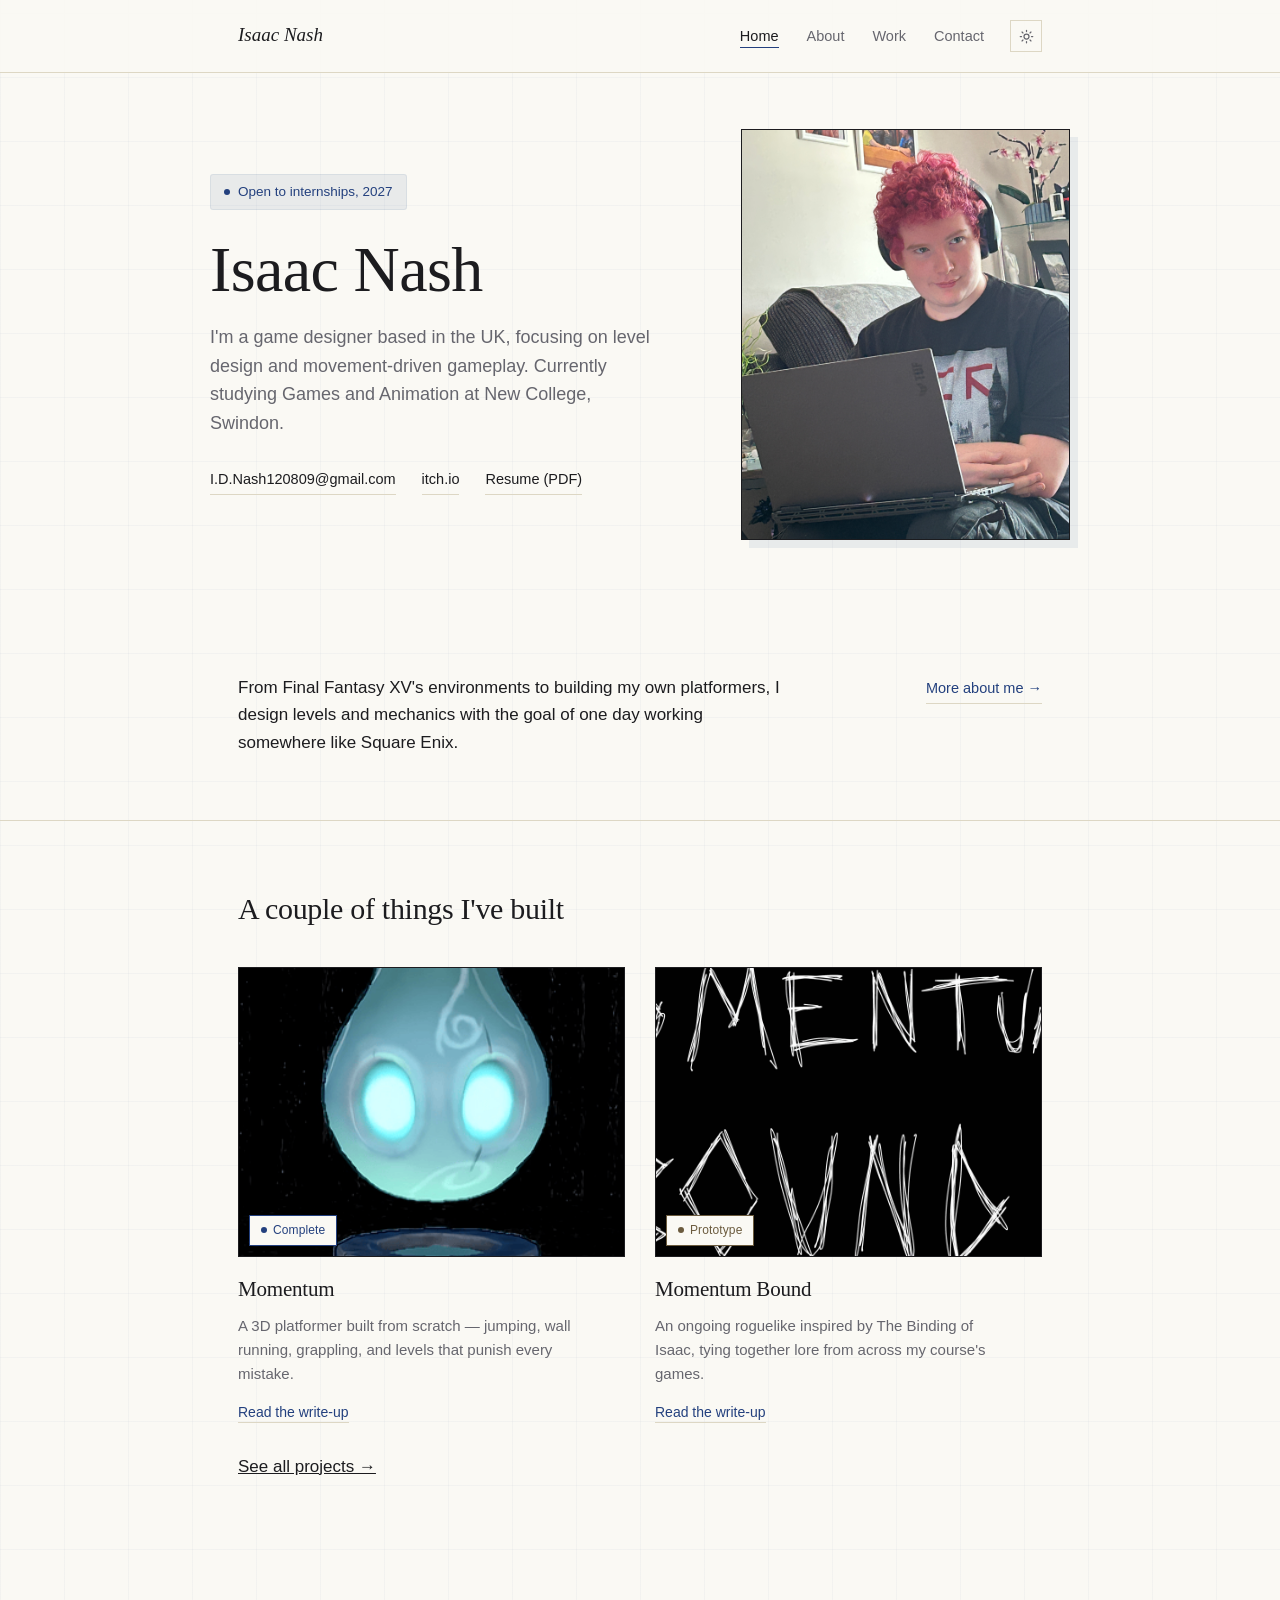
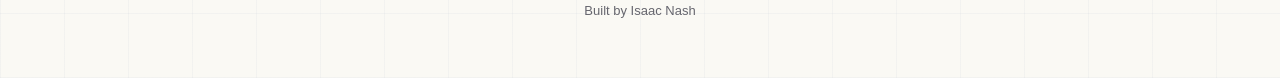
==== commit 51259dbe: "Add files via upload" ====
--- a/index.html
+++ b/index.html
@@ -7,8 +7,8 @@
 <link rel="preconnect" href="https://fonts.googleapis.com">
 <link rel="preconnect" href="https://fonts.gstatic.com" crossorigin>
 <link href="https://fonts.googleapis.com/css2?family=Fraunces:ital,opsz,wght@0,9..144,400;0,9..144,500;0,9..144,600;1,9..144,400;1,9..144,500&family=Inter:wght@400;500;600&display=swap" rel="stylesheet">
-<link rel="stylesheet" href="style.css">
-<script src="theme.js"></script>
+<link rel="stylesheet" href="style.css?v=2">
+<script src="theme.js?v=2"></script>
 
 <!--
   ADD YOUR PROFILE PHOTO
--- a/style.css
+++ b/style.css
@@ -18,8 +18,29 @@
   --blue-tint: rgba(35, 64, 126, 0.08);
   --rust: #a94b2c;
 
+  --grid: rgba(35, 64, 126, 0.035);
+  --nav-bg: rgba(250, 249, 244, 0.92);
+
   --font-display: 'Fraunces', Georgia, serif;
   --font-body: 'Inter', -apple-system, sans-serif;
+
+  color-scheme: light;
+}
+
+:root[data-theme="dark"] {
+  --bg: #15161c;
+  --panel: #20222c;
+  --panel-line: #2b2e3a;
+  --ink: #edece4;
+  --ink-soft: #9a9ba6;
+  --line: #2c2f3b;
+  --blue: #7fa0f2;
+  --blue-tint: rgba(127, 160, 242, 0.14);
+  --rust: #e28a68;
+  --grid: rgba(127, 160, 242, 0.05);
+  --nav-bg: rgba(21, 22, 28, 0.92);
+
+  color-scheme: dark;
 }
 
 @media (prefers-reduced-motion: reduce) {
@@ -32,14 +53,15 @@
 body {
   margin: 0;
   background:
-    repeating-linear-gradient(0deg, rgba(35,64,126,0.035) 0px, rgba(35,64,126,0.035) 1px, transparent 1px, transparent 64px),
-    repeating-linear-gradient(90deg, rgba(35,64,126,0.035) 0px, rgba(35,64,126,0.035) 1px, transparent 1px, transparent 64px),
+    repeating-linear-gradient(0deg, var(--grid) 0px, var(--grid) 1px, transparent 1px, transparent 64px),
+    repeating-linear-gradient(90deg, var(--grid) 0px, var(--grid) 1px, transparent 1px, transparent 64px),
     var(--bg);
   color: var(--ink);
   font-family: var(--font-body);
   font-size: 17px;
   line-height: 1.6;
   min-height: 100vh;
+  transition: background-color 0.15s ease, color 0.15s ease;
 }
 
 a { color: inherit; }
@@ -63,18 +85,32 @@
 /* ---------- nav ---------- */
 nav {
   position: sticky; top: 0; z-index: 10;
-  background: rgba(250,249,244,0.92);
+  background: var(--nav-bg);
   border-bottom: 1px solid var(--line);
+  transition: background-color 0.15s ease;
 }
 nav .sheet { display: flex; align-items: baseline; justify-content: space-between; padding: 20px 28px; }
 nav .nav-name {
   font-family: var(--font-display); font-style: italic; font-weight: 500;
   font-size: 19px; text-decoration: none; color: var(--ink);
 }
+.nav-right { display: flex; align-items: center; gap: 26px; }
 nav ul { list-style: none; display: flex; gap: 28px; margin: 0; padding: 0; }
 nav a { text-decoration: none; font-size: 14.5px; color: var(--ink-soft); }
 nav a:hover, nav a:focus-visible { color: var(--blue); }
 nav a.active { color: var(--ink); border-bottom: 1px solid var(--blue); padding-bottom: 3px; }
+
+.theme-toggle {
+  display: inline-flex; align-items: center; justify-content: center;
+  width: 32px; height: 32px; padding: 0;
+  background: transparent; border: 1px solid var(--line); color: var(--ink-soft);
+  cursor: pointer; flex: 0 0 auto;
+}
+.theme-toggle:hover, .theme-toggle:focus-visible { color: var(--blue); border-color: var(--blue); }
+.theme-toggle svg { width: 15px; height: 15px; }
+.theme-toggle .icon-moon { display: none; }
+:root[data-theme="dark"] .theme-toggle .icon-sun { display: none; }
+:root[data-theme="dark"] .theme-toggle .icon-moon { display: block; }
 
 /* ---------- page header (About / Work / Contact) ---------- */
 .page-header { padding: 60px 0 8px 0; }
@@ -120,6 +156,12 @@
 .home-teaser a.see-more:hover { border-bottom-color: var(--blue); }
 
 /* ---------- about ---------- */
+.featured-grid { display: grid; grid-template-columns: repeat(auto-fit, minmax(230px, 1fr)); gap: 30px; margin-top: 4px; }
+.featured-card h3 { font-family: var(--font-display); font-weight: 500; font-size: 21px; margin: 16px 0 7px 0; letter-spacing: -0.01em; }
+.featured-card p { margin: 0 0 12px 0; color: var(--ink-soft); font-size: 15px; max-width: 40ch; }
+.featured-card .featured-link { font-size: 14px; color: var(--blue); text-decoration: none; border-bottom: 1px solid var(--line); padding-bottom: 2px; }
+.featured-card .featured-link:hover, .featured-card .featured-link:focus-visible { border-bottom-color: var(--blue); }
+
 .about-grid { display: grid; grid-template-columns: 1.5fr 1fr; gap: 48px; }
 .about-grid p { margin: 0 0 16px 0; max-width: 56ch; color: var(--ink); }
 .facts { list-style: none; margin: 0; padding: 18px 0 0 0; border-top: 1px solid var(--line); font-size: 14.5px; }
@@ -179,13 +221,34 @@
 
 .case-banner {
   position: relative; width: 100%; aspect-ratio: 16 / 9;
-  background-size: cover; background-position: center; background-repeat: no-repeat;
-  background-color: var(--panel);
-  background-image: var(--shot, none);
+  background: var(--panel);
   border: 1px solid var(--ink);
   margin-bottom: 40px;
-}
-.case-banner .stamp { top: auto; right: auto; bottom: 12px; left: 12px; }
+  overflow: hidden;
+}
+.banner-image {
+  position: absolute; inset: 0;
+  background-size: cover; background-position: center; background-repeat: no-repeat;
+  background-image: var(--shot, none);
+}
+.banner-video {
+  position: absolute; inset: 0; width: 100%; height: 100%;
+  object-fit: cover; background: #000; display: none;
+}
+.case-banner.show-video .banner-image { display: none; }
+.case-banner.show-video .banner-video { display: block; }
+
+.case-banner .stamp { top: auto; right: auto; bottom: 12px; left: 12px; z-index: 2; }
+
+.media-toggle {
+  position: absolute; bottom: 12px; right: 12px; z-index: 2;
+  display: inline-flex; align-items: center; gap: 7px;
+  font-family: var(--font-body); font-size: 13px; font-weight: 500;
+  padding: 7px 13px; background: var(--bg); color: var(--ink);
+  border: 1px solid var(--ink); cursor: pointer;
+}
+.media-toggle:hover, .media-toggle:focus-visible { color: var(--blue); border-color: var(--blue); }
+.media-toggle[hidden] { display: none; }
 
 .case-meta {
   font-size: 14px; color: var(--ink-soft);
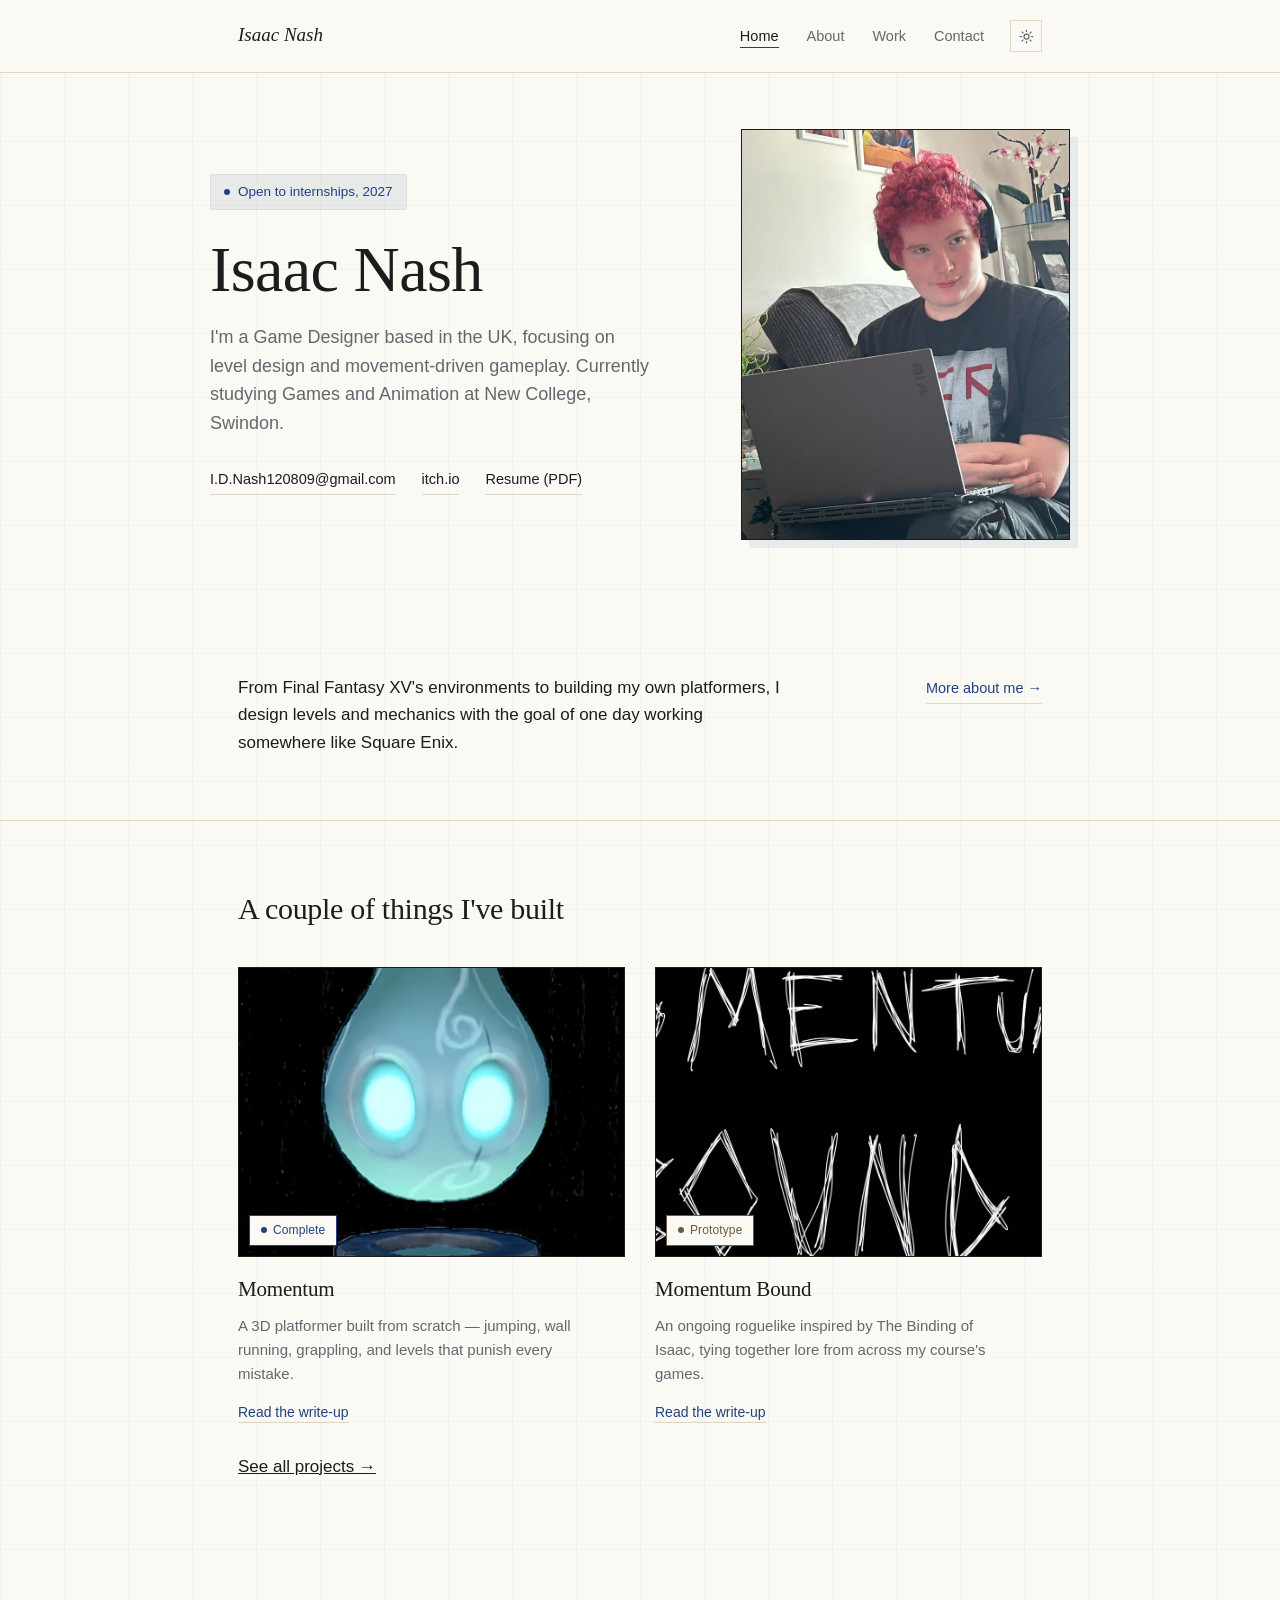
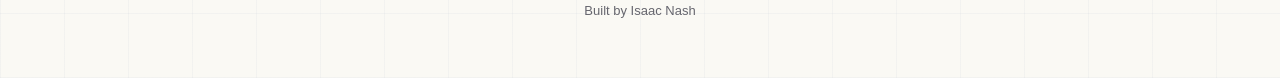
==== commit 05dca4c0: "Correct capitalization in role description" ====
--- a/index.html
+++ b/index.html
@@ -46,7 +46,7 @@
     <div class="hero-text">
       <span class="status"><span class="dot"></span>Open to internships, 2027</span>
       <h1>Isaac Nash</h1>
-      <p class="role">I'm a game designer based in the UK, focusing on level design and movement-driven gameplay. Currently studying Games and Animation at New College, Swindon.</p>
+      <p class="role">I'm a Game Designer based in the UK, focusing on level design and movement-driven gameplay. Currently studying Games and Animation at New College, Swindon.</p>
       <div class="hero-links">
         <a href="mailto:I.D.Nash120809@gmail.com">I.D.Nash120809@gmail.com</a>
         <a href="https://doctor-videogames.itch.io/" target="_blank" rel="noopener">itch.io</a>
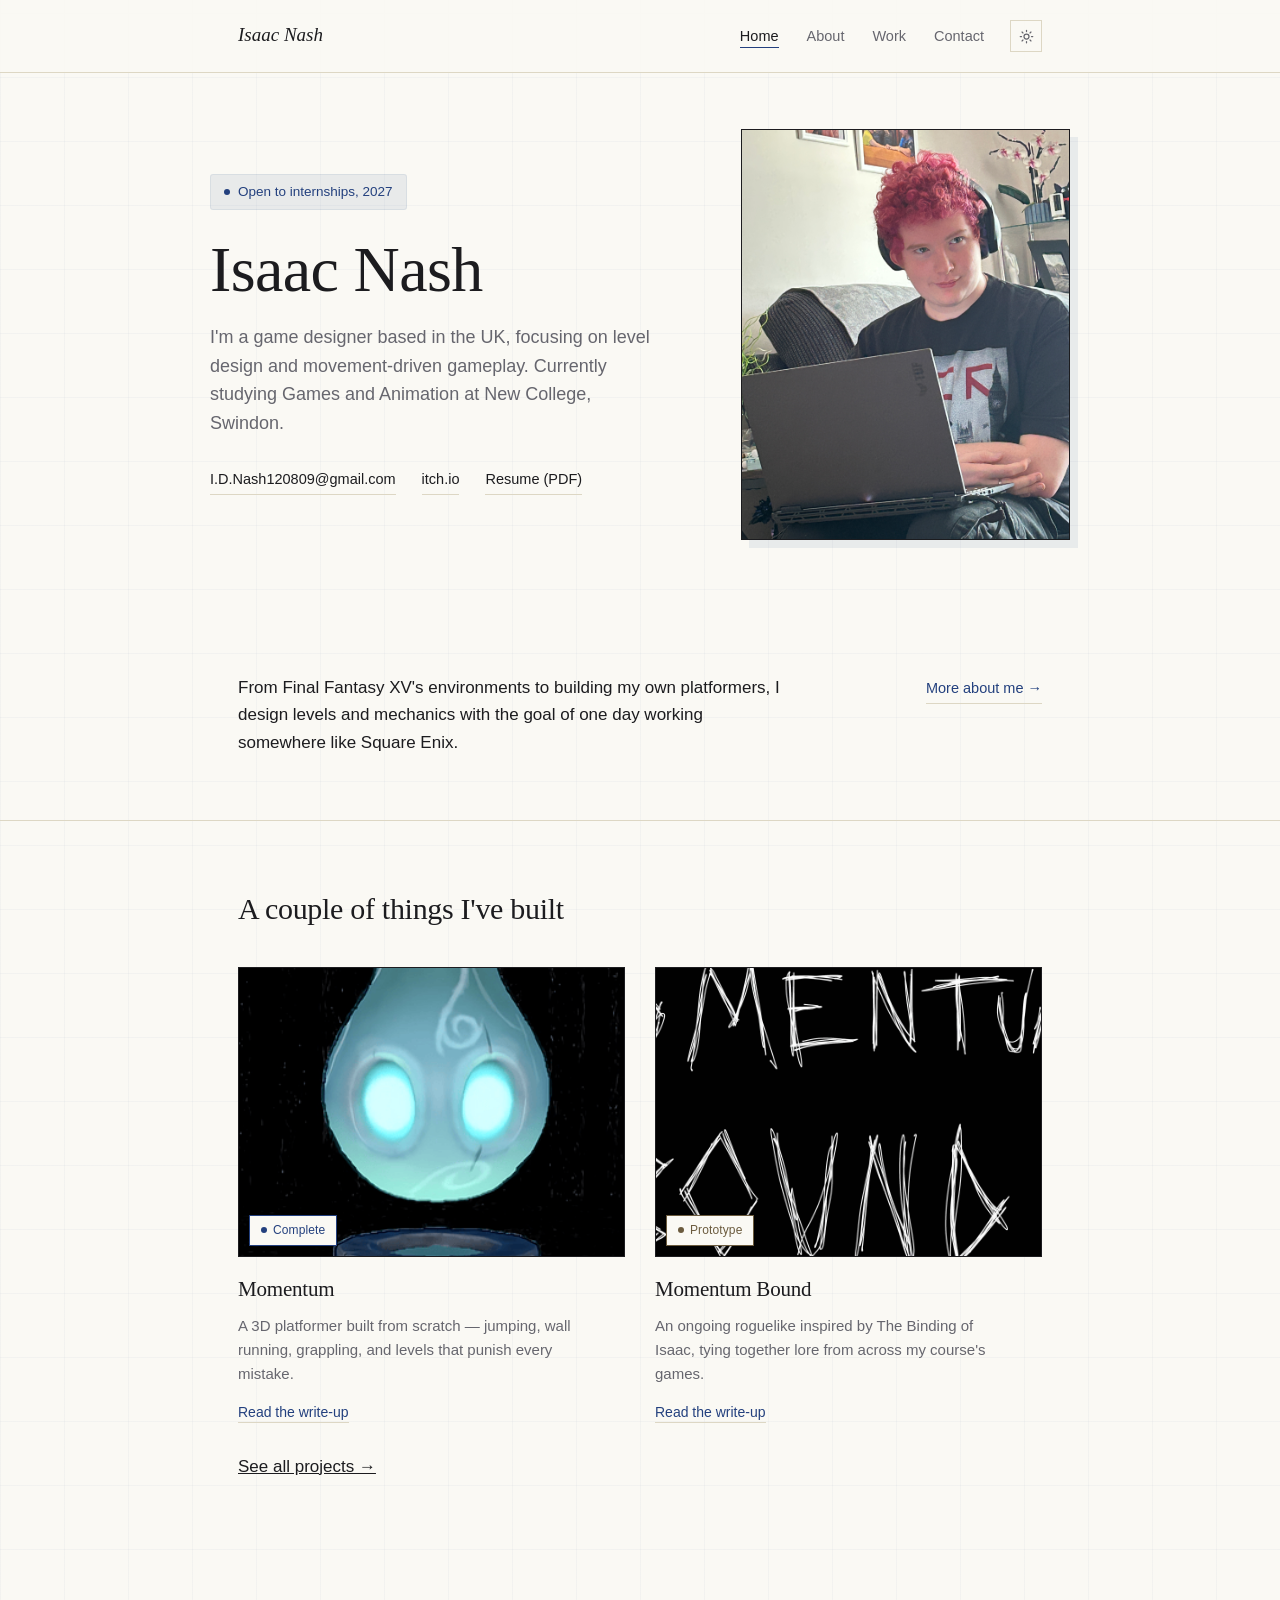
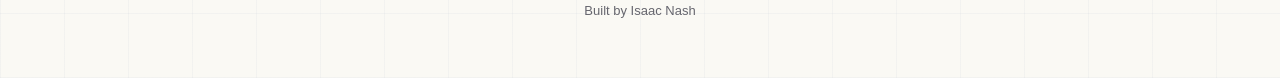
==== commit da39c7fe: "Add schema markup and update role description Added Person schema markup for SEO and updated role de" ====
--- a/index.html
+++ b/index.html
@@ -19,6 +19,25 @@
   then upload that image file into the same folder as this page.
   A portrait-ish photo works best — it's cropped to a 4:5 box.
 -->
+
+<!-- Person schema markup — helps Google associate this site, your LinkedIn,
+     and your GitHub as all belonging to the same "Isaac Nash" -->
+<script type="application/ld+json">
+{
+  "@context": "https://schema.org",
+  "@type": "Person",
+  "name": "Isaac Nash",
+  "url": "https://isaac-d-nash.github.io/",
+  "sameAs": [
+    "https://www.linkedin.com/in/isaac-nash-7a5517433/",
+    "https://github.com/GamerStudentLearns",
+    "https://doctor-videogames.itch.io/"
+  ],
+  "jobTitle": "Game Designer",
+  "description": "Game designer based in the UK, focusing on level design and movement-driven gameplay. Studying Games and Animation at New College, Swindon.",
+  "knowsAbout": ["Game Design", "Level Design", "Unity", "C#", "Systems Design"]
+}
+</script>
 </head>
 
 <body>
@@ -46,7 +65,7 @@
     <div class="hero-text">
       <span class="status"><span class="dot"></span>Open to internships, 2027</span>
       <h1>Isaac Nash</h1>
-      <p class="role">I'm a Game Designer based in the UK, focusing on level design and movement-driven gameplay. Currently studying Games and Animation at New College, Swindon.</p>
+      <p class="role">I'm a game designer based in the UK, focusing on level design and movement-driven gameplay. Currently studying Games and Animation at New College, Swindon.</p>
       <div class="hero-links">
         <a href="mailto:I.D.Nash120809@gmail.com">I.D.Nash120809@gmail.com</a>
         <a href="https://doctor-videogames.itch.io/" target="_blank" rel="noopener">itch.io</a>
